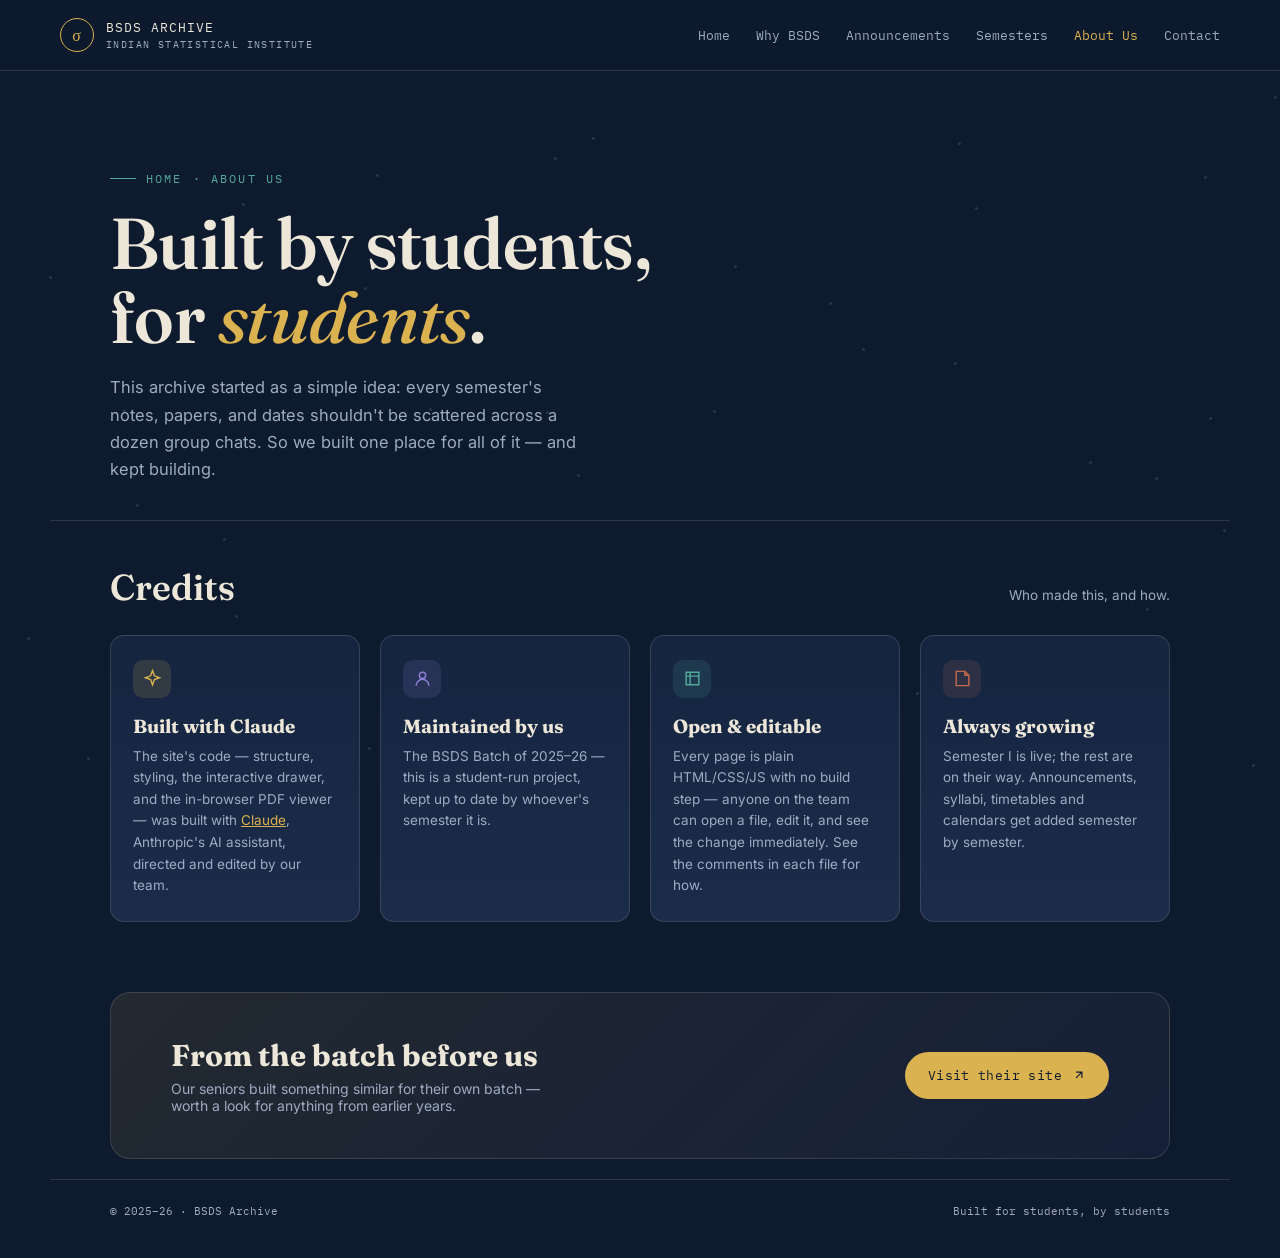
==== about.html @ 61835775 "Add files via upload" ====
<!DOCTYPE html>
<html lang="en">
<head>
<meta charset="UTF-8">
<meta name="viewport" content="width=device-width, initial-scale=1.0, maximum-scale=5.0, user-scalable=yes">
<title>About Us · BSDS Archive</title>
<link rel="preconnect" href="https://fonts.googleapis.com">
<link href="https://fonts.googleapis.com/css2?family=Fraunces:opsz,wght@9..144,400;9..144,500;9..144,600;9..144,700&family=Inter:wght@400;500;600;700&family=IBM+Plex+Mono:wght@400;500;600&display=swap" rel="stylesheet">
<!-- Reuses base.css + components.css as-is — no new stylesheet needed
     for this page, it's all .hero / .about / .feature-grid / .cta-banner
     that already exist for index.html. -->
<link rel="stylesheet" href="css/base.css">
<link rel="stylesheet" href="css/components.css">
<link rel="stylesheet" href="css/responsive.css">
</head>
<body>

<div id="scatter"></div>

<header class="topbar">
  <div class="brand">
    <div class="mark">σ</div>
    <div>
      BSDS ARCHIVE
      <small>INDIAN STATISTICAL INSTITUTE</small>
    </div>
  </div>

  <nav class="top-links" id="navLinks">
    <a href="index.html">Home</a>
    <a href="index.html#about">Why BSDS</a>
    <a href="index.html#announcements">Announcements</a>
    <a href="semesters.html">Semesters</a>
    <a href="about.html" class="current">About Us</a>
    <a href="contact.html">Contact</a>
  </nav>

  <div class="nav-backdrop" id="navBackdrop"></div>
  <button class="nav-toggle" id="navToggle" aria-label="Toggle menu" aria-expanded="false">
    <span class="bar"></span><span class="bar"></span><span class="bar"></span>
  </button>
</header>

<main>
  <section class="hero hero-compact">
    <div>
      <div class="eyebrow"><a href="index.html">Home</a> · About Us</div>
      <h1 class="headline">Built by students,<br>for <em>students</em>.</h1>
      <p class="lede">This archive started as a simple idea: every semester's notes, papers, and dates shouldn't be scattered across a dozen group chats. So we built one place for all of it — and kept building.</p>
    </div>
  </section>

  <!-- CREDITS -->
  <div class="section-head">
    <h2>Credits</h2>
    <p>Who made this, and how.</p>
  </div>
  <section class="about">
    <div class="feature-grid">
      <div class="feature-card">
        <div class="f-icon">
          <svg viewBox="0 0 24 24" fill="none" stroke="currentColor" stroke-width="1.8"><path d="M12 2l2.4 6.6L21 11l-6.6 2.4L12 20l-2.4-6.6L3 11l6.6-2.4z"/></svg>
        </div>
        <h3>Built with Claude</h3>
        <p>The site's code — structure, styling, the interactive drawer, and the in-browser PDF viewer — was built with <a href="https://claude.com" style="color:var(--gold);">Claude</a>, Anthropic's AI assistant, directed and edited by our team.</p>
      </div>
      <div class="feature-card">
        <div class="f-icon">
          <svg viewBox="0 0 24 24" fill="none" stroke="currentColor" stroke-width="1.8"><circle cx="12" cy="8" r="4"/><path d="M4 21c0-4.4 3.6-8 8-8s8 3.6 8 8"/></svg>
        </div>
        <h3>Maintained by us</h3>
        <p><!-- EDIT ME: put your name(s) / team / batch here --> The BSDS Batch of 2025–26 — this is a student-run project, kept up to date by whoever's semester it is.</p>
      </div>
      <div class="feature-card">
        <div class="f-icon">
          <svg viewBox="0 0 24 24" fill="none" stroke="currentColor" stroke-width="1.8"><path d="M4 4h16v16H4z"/><path d="M4 9h16M9 4v16"/></svg>
        </div>
        <h3>Open & editable</h3>
        <p>Every page is plain HTML/CSS/JS with no build step — anyone on the team can open a file, edit it, and see the change immediately. See the comments in each file for how.</p>
      </div>
      <div class="feature-card">
        <div class="f-icon">
          <svg viewBox="0 0 24 24" fill="none" stroke="currentColor" stroke-width="1.8"><path d="M4 3h11l5 5v13H4z"/><path d="M15 3v5h5"/></svg>
        </div>
        <h3>Always growing</h3>
        <p>Semester I is live; the rest are on their way. Announcements, syllabi, timetables and calendars get added semester by semester.</p>
      </div>
    </div>
  </section>

  <!-- SENIORS' SITE -->
  <section class="about">
    <div class="cta-banner">
      <div>
        <h3>From the batch before us</h3>
        <p><!-- EDIT ME: replace the href="#" below with your seniors' actual site URL -->Our seniors built something similar for their own batch — worth a look for anything from earlier years.</p>
      </div>
      <a class="btn btn-primary" href="#" target="_blank" rel="noopener">
        Visit their site
        <svg viewBox="0 0 24 24" fill="none" stroke="currentColor" stroke-width="2"><path d="M7 17L17 7M7 7h10v10"/></svg>
      </a>
    </div>
  </section>

  <footer>
    <span>© 2025–26 · BSDS Archive</span>
    <span>Built for students, by students</span>
  </footer>
</main>

<script src="js/app.js"></script>
<script>
  document.addEventListener('DOMContentLoaded', () => {
    initScatter();
    initMobileNav();
    initScrollReveal('.feature-card');
    initScrollReveal('.cta-banner');
  });
</script>

</body>
</html>
---- css/base.css ----
/* =====================================================================
   BSDS ARCHIVE — BASE STYLESHEET
   =====================================================================
   Part 1 of 4. The stylesheet used to be one big file; it's now split
   by concern so each page only has to load what it actually uses:

     base.css        ← this file. Tokens, reset, header/nav, hero,
                        buttons, the About section, footer. Every page
                        loads this one.
     components.css   ← cards, tabs, timeline, syllabus, timetable,
                        calendar, the materials drawer, announcements.
                        Loaded by index/semesters/semesterN pages.
     viewer.css        ← just the PDF viewer page (viewer.html).
     responsive.css     ← every @media breakpoint, for every component
                        above. Loaded LAST on every page — @media rules
                        need to come after the rules they override.

   Load order in <head> matters: base.css → components.css (if needed)
   → viewer.css (if needed) → responsive.css always last.

   TABLE OF CONTENTS (this file)
   1.  DESIGN TOKENS ............................ :root
   2.  BASE / RESET ............................. *, html, body
   3.  AMBIENT BACKGROUND ....................... #scatter
   4.  HEADER + NAV (incl. mobile menu) ......... .topbar
   5.  HERO ......................................  .hero
   6.  SECTION HEADINGS .......................... .section-head
   7.  BUTTONS / TAGS / BADGES ................... .btn, .tag, .status
   7b. ABOUT / FEATURE GRID ..................... .about, .feature-card
   7c. CTA BANNER ................................ .cta-banner
   8.  FOOTER ....................................  footer
   ===================================================================== */


/* ---------------------------------------------------------------------
   1. DESIGN TOKENS
   All colors/spacing live here. Change a value once, it updates
   everywhere the variable is used — across all four CSS files.
--------------------------------------------------------------------- */
:root{
  --ink:#0e1a2e;         /* page background */
  --panel:#152540;       /* card background (top of gradient) */
  --panel-2:#1b2c4a;     /* card background (bottom of gradient) */
  --line: rgba(237,231,217,0.14); /* hairline borders */
  --paper:#ede7d9;       /* primary text */
  --paper-dim:#9fabc2;   /* secondary/muted text */

  /* accent colors — one per "subject family" used across the site */
  --gold:#dab24f;    /* Statistics / primary accent / "available" state */
  --violet:#8c80d6;  /* Mathematics */
  --teal:#52a99a;    /* Probability / holidays */
  --brick:#c06a4e;   /* Economics / exams */

  --radius: 14px;
  --radius-sm: 10px;
  --maxw: 1180px;
}

/* ---------------------------------------------------------------------
   2. BASE / RESET
--------------------------------------------------------------------- */
*{ box-sizing:border-box; }
html{ scroll-behavior:smooth; overflow-x:hidden; width:100%; }
body{
  margin:0;
  background:var(--ink);
  color:var(--paper);
  font-family:'Inter',sans-serif;
  overflow-x:hidden;
  width:100%;
  position:relative;
}
::selection{ background:var(--gold); color:var(--ink); }
a{ color:inherit; }
img{ max-width:100%; display:block; }

/* Removes the ~300ms tap delay some mobile browsers add while deciding
   whether a tap is the start of a double-tap-to-zoom gesture, and drops
   the default gray flash on tap so buttons feel instantly responsive. */
button, a, .card, .tab-btn, .nav-toggle, .close-btn, .t-entry{
  touch-action: manipulation;
  -webkit-tap-highlight-color: transparent;
}

/* ---------------------------------------------------------------------
   3. AMBIENT BACKGROUND — small floating dots, purely decorative.
   Populated by js/app.js -> initScatter()
--------------------------------------------------------------------- */
#scatter{ position:fixed; inset:0; z-index:0; pointer-events:none; opacity:.55; }
#scatter span{
  position:absolute; width:3px; height:3px; border-radius:50%;
  background:var(--paper-dim); opacity:.35;
}
@keyframes float{ 0%,100%{ transform:translateY(0); } 50%{ transform:translateY(-22px); } }

/* ---------------------------------------------------------------------
   4. HEADER + NAV
--------------------------------------------------------------------- */
header.topbar{
  position:sticky; top:0; z-index:40;
  display:flex; align-items:center; justify-content:space-between;
  padding:18px clamp(16px,5vw,60px);
  background:rgba(14,26,46,0.82);
  backdrop-filter: blur(10px);
  border-bottom:1px solid var(--line);
}
.brand{ display:flex; align-items:center; gap:12px; font-family:'IBM Plex Mono',monospace; letter-spacing:.08em; font-size:13px; }
.brand .mark{
  width:34px; height:34px; border:1px solid var(--gold); border-radius:50%;
  display:flex; align-items:center; justify-content:center;
  font-family:'Fraunces',serif; font-size:16px; color:var(--gold); flex:none;
}
.brand small{ display:block; color:var(--paper-dim); font-size:10px; letter-spacing:.14em; margin-top:2px; }

nav.top-links{ display:flex; align-items:center; gap:26px; font-size:13px; font-family:'IBM Plex Mono',monospace; color:var(--paper-dim); }
nav.top-links a{ text-decoration:none; transition:color .25s; white-space:nowrap; }
nav.top-links a:hover, nav.top-links a.current{ color:var(--gold); }

/* hamburger button — hidden on desktop, shown under 780px */
.nav-toggle{
  display:none; width:44px; height:44px; border-radius:50%;
  border:1px solid var(--line); background:transparent; color:var(--paper);
  cursor:pointer; align-items:center; justify-content:center; flex:none;
  position:relative; z-index:41; /* stays above the slide-in nav so it always toggles it */
}
.nav-toggle svg{ width:18px; height:18px; display:none; } /* legacy safeguard, spans below are what's actually used */
/* the two lines that morph into an "X" when the menu is open (see app.js toggleNav) */
.nav-toggle .bar{
  position:absolute; left:12px; right:12px; height:2px; background:currentColor;
  transition: transform .3s ease, opacity .2s ease;
}
.nav-toggle .bar:nth-child(1){ top:16px; }
.nav-toggle .bar:nth-child(2){ top:22px; }
.nav-toggle .bar:nth-child(3){ top:28px; }
.nav-toggle.active .bar:nth-child(1){ transform: translateY(6px) rotate(45deg); }
.nav-toggle.active .bar:nth-child(2){ opacity:0; }
.nav-toggle.active .bar:nth-child(3){ transform: translateY(-6px) rotate(-45deg); }

/* dimmed backdrop behind the mobile nav — invisible/inert until .open */
.nav-backdrop{
  display:none; position:fixed; inset:0; z-index:38;
  background:rgba(6,11,20,0.6); backdrop-filter: blur(2px);
  opacity:0; pointer-events:none; transition: opacity .3s ease;
}
.nav-backdrop.open{ opacity:1; pointer-events:auto; }

/* ---------------------------------------------------------------------
   5. HERO
--------------------------------------------------------------------- */
.hero{
  padding:min(11vw,100px) clamp(16px,6vw,60px) 40px;
  max-width:var(--maxw); margin:0 auto;
  display:grid; grid-template-columns: 1.15fr .85fr; gap:40px; align-items:center;
}
.hero.hero-compact{ padding-bottom:20px; grid-template-columns:1fr .6fr; }
.eyebrow{
  font-family:'IBM Plex Mono',monospace; font-size:12px; letter-spacing:.18em;
  color:var(--teal); text-transform:uppercase;
  display:flex; align-items:center; gap:10px; margin-bottom:20px;
  opacity:0; animation: rise .8s ease forwards .1s;
}
.eyebrow::before{ content:""; width:26px; height:1px; background:var(--teal); display:inline-block; }
.eyebrow a{ text-decoration:none; }
.eyebrow a:hover{ color:var(--gold); }

h1.headline{
  font-family:'Fraunces',serif; font-weight:600; font-size:clamp(34px,6vw,72px);
  line-height:1.03; margin:0 0 20px; letter-spacing:-.01em;
  opacity:0; animation: rise .9s ease forwards .25s;
}
h1.headline em{ font-style:italic; color:var(--gold); font-weight:500; }
.hero p.lede{
  font-size:16.5px; line-height:1.65; color:var(--paper-dim); max-width:48ch;
  opacity:0; animation: rise .9s ease forwards .4s;
}
.hero-stats{ display:flex; gap:30px; margin-top:30px; flex-wrap:wrap; opacity:0; animation: rise .9s ease forwards .55s; }
.hero-stats div b{ display:block; font-family:'Fraunces',serif; font-size:24px; color:var(--paper); }
.hero-stats div span{ font-size:10.5px; color:var(--paper-dim); font-family:'IBM Plex Mono',monospace; letter-spacing:.06em; }
@keyframes rise{ from{ opacity:0; transform:translateY(16px); } to{ opacity:1; transform:translateY(0); } }

/* decorative SVGs that sit beside the hero text (bell curve / staircase) */
.hero-figure{ opacity:0; animation: rise 1s ease forwards .35s; }
.hero-figure svg{ width:100%; height:auto; overflow:visible; }
.draw-line{
  fill:none; stroke:var(--gold); stroke-width:2; stroke-linecap:round;
  stroke-dasharray: 900; stroke-dashoffset:900;
  animation: draw 2.2s cubic-bezier(.65,0,.35,1) forwards .6s;
}
@keyframes draw{ to{ stroke-dashoffset:0; } }
.draw-fill{ opacity:0; animation: fadein 1.6s ease forwards 1.8s; }
@keyframes fadein{ to{ opacity:.14; } }
.axis{ stroke:var(--line); stroke-width:1; }
.tick{ fill:var(--paper-dim); font-family:'IBM Plex Mono',monospace; font-size:10px; }
.node-dot{
  fill:var(--ink); stroke:var(--paper-dim); stroke-width:1.4;
  opacity:0; animation: pop .5s ease forwards; transform-origin:center;
}
.node-dot.active{ stroke:var(--gold); fill:var(--gold); }
@keyframes pop{ from{ opacity:0; transform:scale(0); } to{ opacity:1; transform:scale(1); } }

/* ---------------------------------------------------------------------
   6. SECTION HEADINGS — reused above every major block
--------------------------------------------------------------------- */
.section-head{
  max-width:var(--maxw); margin:0 auto; padding:10px clamp(16px,6vw,60px) 26px;
  display:flex; align-items:baseline; justify-content:space-between; gap:20px;
  border-top:1px solid var(--line); padding-top:44px; flex-wrap:wrap;
}
.section-head h2{ font-family:'Fraunces',serif; font-weight:600; font-size:clamp(24px,3.4vw,36px); margin:0; }
.section-head p{ color:var(--paper-dim); font-size:13.5px; max-width:34ch; margin:0; }

/* ---------------------------------------------------------------------
   7. BUTTONS / TAGS / STATUS BADGES — small reusable pieces
--------------------------------------------------------------------- */
.btn-row{ display:flex; gap:14px; flex-wrap:wrap; margin-top:34px; opacity:0; animation: rise .9s ease forwards .7s; }
.btn{
  display:inline-flex; align-items:center; gap:10px;
  font-family:'IBM Plex Mono',monospace; font-size:13px; letter-spacing:.03em;
  padding:14px 22px; border-radius:30px; text-decoration:none; cursor:pointer;
  border:1px solid transparent; transition: transform .3s cubic-bezier(.2,.8,.2,1), border-color .3s, background .3s, color .3s;
}
.btn svg{ width:14px; height:14px; transition: transform .3s; }
.btn-primary{ background:var(--gold); color:var(--ink); }
.btn-primary:hover{ transform:translateY(-3px); box-shadow:0 14px 28px -14px rgba(218,178,79,0.55); }
.btn-primary:hover svg{ transform:translateX(4px); }
.btn-ghost{ background:transparent; color:var(--paper); border-color:var(--line); }
.btn-ghost:hover{ border-color:var(--gold); color:var(--gold); transform:translateY(-3px); }

.tag{
  font-family:'IBM Plex Mono',monospace; font-size:10.5px; letter-spacing:.03em;
  padding:4px 9px; border:1px solid var(--line); border-radius:20px; color:var(--paper-dim);
  display:inline-block;
}
.status{
  font-family:'IBM Plex Mono',monospace; font-size:10.5px; letter-spacing:.08em; text-transform:uppercase;
  padding:6px 12px; border-radius:20px; white-space:nowrap; display:inline-block;
}
.status.on{ background:rgba(218,178,79,0.14); color:var(--gold); border:1px solid rgba(218,178,79,0.4); }
.status.off{ background:rgba(159,171,194,0.08); color:var(--paper-dim); border:1px solid var(--line); }

/* ---------------------------------------------------------------------
   7b. INTRO / ABOUT SECTION — feature grid used on the landing page
--------------------------------------------------------------------- */
.about{ max-width:var(--maxw); margin:0 auto; padding:0 clamp(16px,6vw,60px) 20px; }
.about-lede{ font-size:16px; line-height:1.7; color:var(--paper-dim); max-width:70ch; margin:0 0 40px; }
.feature-grid{
  display:grid; grid-template-columns:repeat(auto-fit,minmax(230px,1fr)); gap:20px; margin-bottom:10px;
}
.feature-card{
  background: linear-gradient(180deg, var(--panel) 0%, var(--panel-2) 100%);
  border:1px solid var(--line); border-radius:var(--radius);
  padding:24px 22px; opacity:0; transform:translateY(20px);
}
.feature-card.in{ animation: rise .65s ease forwards; }
.feature-card .f-icon{
  width:38px; height:38px; border-radius:10px; display:flex; align-items:center; justify-content:center;
  background:rgba(218,178,79,0.1); color:var(--accent,var(--gold)); margin-bottom:16px;
}
.feature-card .f-icon svg{ width:19px; height:19px; }
.feature-card h3{ font-family:'Fraunces',serif; font-size:19px; margin:0 0 8px; }
.feature-card p{ font-size:13.5px; line-height:1.6; color:var(--paper-dim); margin:0; }
.feature-card:nth-child(1){ --accent:var(--gold); }
.feature-card:nth-child(2){ --accent:var(--violet); }
.feature-card:nth-child(3){ --accent:var(--teal); }
.feature-card:nth-child(4){ --accent:var(--brick); }
.feature-card .f-icon{ background:color-mix(in srgb, var(--accent,var(--gold)) 14%, transparent); }

/* ---------------------------------------------------------------------
   7c. CTA BANNER — closing push toward the semester picker
--------------------------------------------------------------------- */
.cta-banner{
  max-width:var(--maxw); margin:40px auto 0; padding:44px clamp(24px,6vw,60px);
  background: linear-gradient(135deg, rgba(218,178,79,0.1), rgba(140,128,214,0.06));
  border:1px solid var(--line); border-radius:20px;
  display:flex; align-items:center; justify-content:space-between; gap:24px; flex-wrap:wrap;
  opacity:0; transform:translateY(20px);
}
.cta-banner.in{ animation: rise .7s ease forwards; }
.cta-banner h3{ font-family:'Fraunces',serif; font-size:clamp(22px,3vw,30px); margin:0 0 6px; }
.cta-banner p{ margin:0; color:var(--paper-dim); font-size:14px; max-width:44ch; }

/* ---------------------------------------------------------------------
   8. FOOTER
--------------------------------------------------------------------- */
footer{
  border-top:1px solid var(--line); padding:24px clamp(16px,6vw,60px) 40px;
  display:flex; justify-content:space-between; align-items:center; flex-wrap:wrap; gap:10px;
  font-family:'IBM Plex Mono',monospace; font-size:11px; color:var(--paper-dim);
  max-width:var(--maxw); margin:0 auto;
}
---- css/components.css ----
/* =====================================================================
   BSDS ARCHIVE — COMPONENTS STYLESHEET
   =====================================================================
   Part 2 of 4 — see base.css for the full file-split explanation.
   Loaded AFTER base.css, on every page except viewer.html (which has
   no cards/tabs/timeline of its own).

   TABLE OF CONTENTS
   9.  ANNOUNCEMENTS ............................ .announce-grid
   10. SEMESTER TIMELINE ......................... .timeline
   11. SUBJECT CARD GRID (materials) ............ .grid, .card
   12. TABS (materials/syllabus/timetable/...) .. .tabs
   13. SYLLABUS ACCORDION ....................... .syllabus
   14. TIMETABLE TABLE .......................... .table-scroll
   15. ACADEMIC CALENDAR LIST ................... .cal-list
   16. MATERIALS DRAWER (modal) ................. .overlay, .drawer
   ===================================================================== */


/* ---------------------------------------------------------------------
   9. ANNOUNCEMENTS — cards generated from a data/*.txt file.
   Used both for the site-wide feed (data/announcements.txt, on
   index.html) and per-semester feeds (data/sem1-announcements.txt,
   etc., on each semesterN.html) — same component, different source.
--------------------------------------------------------------------- */
.announce-grid{
  max-width:var(--maxw); margin:0 auto; padding:0 clamp(16px,6vw,60px) 20px;
  display:grid; grid-template-columns:repeat(auto-fit,minmax(240px,1fr)); gap:16px;
}
.announce-card{
  background: linear-gradient(180deg, var(--panel) 0%, var(--panel-2) 100%);
  border:1px solid var(--line); border-left:3px solid var(--gold);
  border-radius:var(--radius-sm); padding:18px 20px;
  opacity:0; transform:translateY(16px);
}
.announce-card.in{ animation: rise .6s ease forwards; }
.announce-card .a-date{
  font-family:'IBM Plex Mono',monospace; font-size:10.5px; letter-spacing:.06em;
  color:var(--gold); text-transform:uppercase; margin-bottom:8px; display:block;
}
.announce-card h4{ font-family:'Fraunces',serif; font-size:18px; margin:0 0 8px; }
.announce-card p{ font-size:13.5px; line-height:1.55; color:var(--paper-dim); margin:0; white-space:pre-line; }
.announce-empty, .announce-error{
  max-width:var(--maxw); margin:0 auto; padding:0 clamp(16px,6vw,60px) 20px;
  color:var(--paper-dim); font-size:13.5px; line-height:1.6;
}
.announce-error code{
  background:rgba(255,255,255,0.06); padding:2px 6px; border-radius:5px;
  font-family:'IBM Plex Mono',monospace; font-size:12px;
}

/* ---------------------------------------------------------------------
   10. SEMESTER TIMELINE — the vertical "spine" list on semesters.html
--------------------------------------------------------------------- */
.timeline{ max-width:var(--maxw); margin:0 auto; padding:0 clamp(16px,6vw,60px) 100px; position:relative; }
.timeline::before{
  content:""; position:absolute; left:calc(clamp(16px,6vw,60px) + 23px); top:6px; bottom:6px;
  width:1px; background: linear-gradient(180deg, var(--gold), var(--line) 30%, var(--line));
}
.t-row{
  position:relative; display:grid; grid-template-columns:48px 1fr; gap:20px;
  padding:14px 0; opacity:0; transform:translateY(20px);
}
.t-row.in{ animation: rise .7s ease forwards; }
.t-node{
  width:48px; height:48px; border-radius:50%; z-index:2; flex:none;
  display:flex; align-items:center; justify-content:center;
  font-family:'IBM Plex Mono',monospace; font-size:13px;
  background:var(--panel); border:1px solid var(--line); color:var(--paper-dim);
}
.t-row.available .t-node{ border-color:var(--gold); color:var(--gold); box-shadow:0 0 0 5px rgba(218,178,79,0.08); }

.t-entry{
  display:flex; text-decoration:none; color:inherit;
  background: linear-gradient(180deg, var(--panel) 0%, var(--panel-2) 100%);
  border:1px solid var(--line); border-radius:var(--radius);
  padding:20px 24px; transition: transform .4s cubic-bezier(.2,.8,.2,1), border-color .3s, box-shadow .4s;
  align-items:center; justify-content:space-between; gap:18px; flex-wrap:wrap;
}
a.t-entry:hover, a.t-entry:focus-visible{
  transform:translateY(-4px); border-color:var(--gold);
  box-shadow: 0 18px 40px -18px rgba(0,0,0,.55); outline:none;
}
.t-row:not(.available) .t-entry{ cursor:default; opacity:.6; }
.t-main h3{ font-family:'Fraunces',serif; font-weight:600; font-size:22px; margin:0 0 8px; }
.t-tags{ display:flex; gap:8px; flex-wrap:wrap; }
.t-side{ display:flex; align-items:center; gap:14px; flex:none; }
.t-arrow{ width:16px; height:16px; color:var(--gold); transition:transform .3s; flex:none; }
a.t-entry:hover .t-arrow{ transform:translateX(5px); }

/* ---------------------------------------------------------------------
   11. SUBJECT CARD GRID — the four course cards (Materials tab)
--------------------------------------------------------------------- */
.grid{
  max-width:var(--maxw); margin:0 auto; padding:26px clamp(16px,6vw,60px) 60px;
  display:grid; grid-template-columns:repeat(auto-fit,minmax(240px,1fr)); gap:20px;
}
.card{
  position:relative;
  background: linear-gradient(180deg, var(--panel) 0%, var(--panel-2) 100%);
  border:1px solid var(--line); border-radius:var(--radius);
  padding:24px 22px 20px; cursor:pointer; text-align:left;
  color:inherit; font:inherit;
  transition: transform .4s cubic-bezier(.2,.8,.2,1), border-color .3s, box-shadow .4s;
  opacity:0; transform:translateY(24px);
}
.card.in{ animation: rise .7s ease forwards; }
.card:hover, .card:focus-visible{
  transform: translateY(-6px); border-color: var(--accent, var(--gold));
  box-shadow: 0 18px 40px -18px rgba(0,0,0,.55); outline:none;
}
.card::before{
  content:""; position:absolute; top:14px; right:14px; width:9px; height:9px;
  border-radius:50%; border:1px solid var(--line);
}
.card .code{ font-family:'IBM Plex Mono',monospace; font-size:11px; letter-spacing:.1em; color:var(--accent); margin-bottom:12px; display:block; }
.card h3{ font-family:'Fraunces',serif; font-weight:600; font-size:22px; margin:0 0 10px; }
.card p{ font-size:13.5px; color:var(--paper-dim); line-height:1.55; margin:0 0 18px; min-height:42px; }
.card .glyph{ width:60px; height:38px; }
.card .glyph path, .card .glyph line, .card .glyph circle{
  stroke: var(--accent); fill:none; stroke-width:1.6;
  stroke-dasharray:200; stroke-dashoffset:200; transition: stroke-dashoffset 1s ease;
}
.card:hover .glyph path, .card:hover .glyph line, .card:hover .glyph circle{ stroke-dashoffset:0; }
.card .cta{ margin-top:14px; display:flex; align-items:center; gap:8px; font-family:'IBM Plex Mono',monospace; font-size:11.5px; color:var(--accent); letter-spacing:.04em; }
.card .cta svg{ width:12px; height:12px; transition: transform .3s; }
.card:hover .cta svg{ transform:translateX(4px); }

.card[data-subj="statistics"]{ --accent: var(--gold); }
.card[data-subj="mathematics"]{ --accent: var(--violet); }
.card[data-subj="probability"]{ --accent: var(--teal); }
.card[data-subj="economics"]{ --accent: var(--brick); }

/* ---------------------------------------------------------------------
   12. TABS — Materials / Syllabus / Timetable / Announcements / Calendar
--------------------------------------------------------------------- */
.tabs{
  max-width:var(--maxw); margin:0 auto; padding:10px clamp(16px,6vw,60px) 0;
  display:flex; gap:6px; flex-wrap:wrap; border-bottom:1px solid var(--line);
}
.tab-btn{
  font-family:'IBM Plex Mono',monospace; font-size:12.5px; letter-spacing:.05em;
  background:transparent; border:none; color:var(--paper-dim); cursor:pointer;
  padding:12px 16px; position:relative; transition: color .25s;
}
.tab-btn:hover{ color:var(--paper); }
.tab-btn.active{ color:var(--gold); }
.tab-btn.active::after{
  content:""; position:absolute; left:16px; right:16px; bottom:-1px; height:2px; background:var(--gold);
  animation: growline .3s ease;
}
@keyframes growline{ from{ transform:scaleX(0); } to{ transform:scaleX(1); } }

.tab-panel{ max-width:var(--maxw); margin:0 auto; padding:0 clamp(16px,6vw,60px); }
.tab-panel[hidden]{ display:none; }
.tab-panel-inner{ padding:30px 0 70px; opacity:0; animation: rise .5s ease forwards; }

/* ---------------------------------------------------------------------
   13. SYLLABUS ACCORDION
--------------------------------------------------------------------- */
.syllabus-course{
  border:1px solid var(--line); border-left:3px solid var(--accent, var(--gold));
  border-radius:var(--radius-sm); margin-bottom:14px; overflow:hidden;
  background: linear-gradient(180deg, var(--panel) 0%, var(--panel-2) 100%);
}
.syllabus-course summary{
  cursor:pointer; list-style:none; padding:16px 20px;
  display:flex; align-items:center; justify-content:space-between; gap:12px;
  font-family:'Fraunces',serif; font-size:18px;
}
.syllabus-course summary::-webkit-details-marker{ display:none; }
.syllabus-course summary .chev{ width:14px; height:14px; color:var(--paper-dim); transition: transform .3s; flex:none; }
.syllabus-course[open] summary .chev{ transform:rotate(90deg); }
.syllabus-course .units{ padding:0 20px 18px; }
.syllabus-unit{ display:flex; gap:12px; padding:9px 0; border-top:1px solid var(--line); font-size:13.8px; line-height:1.55; }
.syllabus-unit:first-child{ border-top:none; }
.syllabus-unit .u-num{ font-family:'IBM Plex Mono',monospace; font-size:11px; color:var(--paper-dim); flex:none; width:52px; }

/* ---------------------------------------------------------------------
   14. TIMETABLE TABLE
--------------------------------------------------------------------- */
.table-scroll{
  overflow-x:auto; border:1px solid var(--line); border-radius:var(--radius-sm);
 
}
table.timetable{ width:100%; border-collapse:collapse; min-width:640px; font-size:13px; }
table.timetable th, table.timetable td{
  padding:12px 14px; text-align:left; border-bottom:1px solid var(--line); white-space:nowrap;
}
table.timetable thead th{
  font-family:'IBM Plex Mono',monospace; font-size:10.5px; letter-spacing:.06em; text-transform:uppercase;
  color:var(--gold); background:rgba(218,178,79,0.06);
}
table.timetable tbody tr:last-child td{ border-bottom:none; }
table.timetable tbody tr:hover{ background:rgba(255,255,255,0.03); }
table.timetable td.slot{ font-family:'IBM Plex Mono',monospace; color:var(--paper-dim); font-size:11.5px; }
table.timetable td.free{ color:var(--paper-dim); opacity:.5; }
.scroll-hint{ display:none; font-family:'IBM Plex Mono',monospace; font-size:11px; color:var(--paper-dim); margin:8px 2px 0; }

/* ---------------------------------------------------------------------
   15. ACADEMIC CALENDAR LIST
--------------------------------------------------------------------- */
.cal-month{ margin-bottom:26px; }
.cal-month h4{
  font-family:'IBM Plex Mono',monospace; font-size:11px; letter-spacing:.14em; text-transform:uppercase;
  color:var(--paper-dim); margin:0 0 10px; padding-bottom:8px; border-bottom:1px solid var(--line);
}
.cal-item{ display:flex; align-items:center; gap:14px; padding:11px 4px; border-bottom:1px solid var(--line); }
.cal-item:last-child{ border-bottom:none; }
.cal-date{ font-family:'IBM Plex Mono',monospace; font-size:12.5px; color:var(--paper-dim); width:56px; flex:none; }
.cal-title{ font-size:14px; flex:1; }
.cal-type{
  font-family:'IBM Plex Mono',monospace; font-size:10px; letter-spacing:.06em; text-transform:uppercase;
  padding:4px 10px; border-radius:20px; flex:none;
}
.cal-type.holiday{ background:rgba(82,169,154,0.14); color:var(--teal); border:1px solid rgba(82,169,154,0.4); }
.cal-type.exam{ background:rgba(192,106,78,0.14); color:var(--brick); border:1px solid rgba(192,106,78,0.4); }
.cal-type.event{ background:rgba(218,178,79,0.14); color:var(--gold); border:1px solid rgba(218,178,79,0.4); }
.cal-type.registration{ background:rgba(140,128,214,0.14); color:var(--violet); border:1px solid rgba(140,128,214,0.4); }

/* ---------------------------------------------------------------------
   16. MATERIALS DRAWER (modal opened from a subject card)
--------------------------------------------------------------------- */
.overlay{
  position:fixed; inset:0; z-index:100;
  background: rgba(6,11,20,0.72); backdrop-filter: blur(6px);
  display:flex; align-items:center; justify-content:center; padding:20px;
  opacity:0; pointer-events:none; transition: opacity .35s ease;
  overscroll-behavior:contain;
}
.overlay.open{ opacity:1; pointer-events:auto; }
.drawer{
  width:100%; max-width:640px; max-height:86vh; max-height:86dvh;
  overflow-y:auto; overscroll-behavior:contain;
  background: linear-gradient(180deg,#182948,#101d34);
  border:1px solid var(--line); border-radius:18px;
  padding:30px clamp(20px,4vw,44px) 28px;
  transform: translateY(30px) scale(.97); opacity:0;
  transition: transform .45s cubic-bezier(.2,.9,.25,1), opacity .4s ease;
}
.overlay.open .drawer{ transform:translateY(0) scale(1); opacity:1; }
.drawer-head{ display:flex; justify-content:space-between; align-items:flex-start; gap:16px; border-bottom:1px solid var(--line); padding-bottom:16px; margin-bottom:20px; }
.drawer-head .code{ font-family:'IBM Plex Mono',monospace; font-size:11px; letter-spacing:.1em; color:var(--accent); }
.drawer-head h3{ font-family:'Fraunces',serif; font-size:28px; margin:8px 0 6px; }
.drawer-head p{ margin:0; color:var(--paper-dim); font-size:13.5px; max-width:40ch; }
.close-btn{
  width:34px; height:34px; border-radius:50%; border:1px solid var(--line);
  background:transparent; color:var(--paper); cursor:pointer; flex:none;
  display:flex; align-items:center; justify-content:center; transition: all .25s;
}
.close-btn:hover{ border-color: var(--accent); color:var(--accent); transform:rotate(90deg); }

.cat{ margin-bottom:20px; opacity:0; transform:translateY(14px); animation: rise .55s ease forwards; }
.cat h4{
  font-family:'IBM Plex Mono',monospace; font-size:11px; letter-spacing:.12em; text-transform:uppercase;
  color:var(--accent); margin:0 0 10px; display:flex; align-items:center; gap:10px;
}
.cat h4::after{ content:""; flex:1; height:1px; background:var(--line); }

/* each material row is a button that expands to reveal Download / Open
   actions — see openDrawer() + _toggleItemActions() in js/app.js */
.item-row{ margin-bottom:6px; border-radius:10px; overflow:hidden; }
.item{
  width:100%; display:flex; align-items:center; gap:12px; padding:11px 12px; border-radius:10px;
  border:1px solid transparent; background:transparent; color:inherit; font:inherit; text-align:left;
  cursor:pointer; transition: border-color .25s, background .25s;
}
.item:hover{ border-color:var(--line); background:rgba(255,255,255,0.03); }
.item .ic{ width:17px; height:17px; flex:none; color:var(--accent); }
.item .t-text{ flex:1; }
.item .meta{ font-family:'IBM Plex Mono',monospace; font-size:10.5px; color:var(--paper-dim); flex:none; }
.item .chev{ width:13px; height:13px; color:var(--paper-dim); flex:none; transition: transform .3s; }
.item[aria-expanded="true"] .chev{ transform:rotate(90deg); }

/* smooth height reveal without needing to measure content height */
.item-actions-wrap{ display:grid; grid-template-rows:0fr; transition: grid-template-rows .3s ease; }
.item-actions-wrap.open{ grid-template-rows:1fr; }
.item-actions{ overflow:hidden; min-height:0; }
.item-actions-inner{ display:flex; gap:10px; padding:4px 12px 14px 41px; flex-wrap:wrap; }
.action-btn{
  display:inline-flex; align-items:center; gap:7px;
  font-family:'IBM Plex Mono',monospace; font-size:11.5px; letter-spacing:.03em;
  padding:8px 14px; border-radius:20px; text-decoration:none; cursor:pointer;
  border:1px solid var(--line); color:var(--paper-dim); transition: all .25s;
}
.action-btn svg{ width:12px; height:12px; }
.action-btn:hover{ border-color:var(--accent); color:var(--accent); }
.action-btn.primary{ background:var(--accent); border-color:var(--accent); color:var(--ink); }
.action-btn.primary:hover{ opacity:.88; color:var(--ink); }
.action-empty{
  font-family:'IBM Plex Mono',monospace; font-size:11.5px; color:var(--paper-dim);
  padding:8px 4px; opacity:.7;
}

/* ---------------------------------------------------------------------
   17. SEARCH / FILTER BOX — reused above the Materials grid and above
   every Announcements grid. Purely a filter: it shows/hides existing
   cards client-side (see initFilterBox() in js/app.js), no server or
   index involved.
--------------------------------------------------------------------- */
.search-wrap{
  max-width:var(--maxw); margin:0 auto 18px; padding:0 clamp(16px,6vw,60px);
  position:relative;
  /* spacing below lives in margin, not padding — padding here would grow
     this box's own height and throw off the icon's top:50% centering,
     which is calculated against this element's own padding-box height */
}
.search-wrap svg{
  position:absolute; left:calc(clamp(16px,6vw,60px) + 14px); top:50%; transform:translateY(-50%);
  width:15px; height:15px; color:var(--paper-dim); pointer-events:none;
}
.search-box{
  width:100%; background:var(--panel); border:1px solid var(--line); border-radius:24px;
  padding:11px 16px 11px 42px; color:var(--paper); font-family:'Inter',sans-serif; font-size:14px;
  outline:none; transition:border-color .25s;
}
.search-box::placeholder{ color:var(--paper-dim); }
.search-box:focus{ border-color:var(--gold); }

/* Same look, but sized for the narrow materials drawer rather than a
   full-width page section — see the "search within this course" box
   openDrawer() adds in js/app.js. Same padding-vs-margin rule as above. */
.drawer-search{ position:relative; margin-bottom:20px; }
.drawer-search svg{
  position:absolute; left:14px; top:50%; transform:translateY(-50%);
  width:14px; height:14px; color:var(--paper-dim); pointer-events:none;
}
.drawer-search .search-box{ padding-left:38px; font-size:13.5px; }
---- css/responsive.css ----
/* =====================================================================
   BSDS ARCHIVE — RESPONSIVE STYLESHEET
   =====================================================================
   Part 4 of 4 — see base.css for the full file-split explanation.
   Loaded LAST on every page, after base.css (+ components.css and/or
   viewer.css as needed) — @media rules need to come after the base
   rules they override, or the cascade won't apply them correctly.

   Mobile-first isn't used here (the site was designed desktop-first),
   so each breakpoint below progressively simplifies the layout as the
   viewport shrinks. Test at 1024 / 780 / 600 / 380.

   TABLE OF CONTENTS
   1. Tablets & small laptops ................... max-width:1024px
   2. Tablets portrait / large phones (nav → ☰) .. max-width:780px
   3. Phones ..................................... max-width:600px
   4. Small phones ............................... max-width:380px
   5. Reduced motion ............................. prefers-reduced-motion
   ===================================================================== */

/* Tablets & small laptops */
@media (max-width:1024px){
  .hero{ gap:28px; }
  .hero-stats{ gap:22px; }
}

/* Tablets portrait / large phones — nav collapses to hamburger */
@media (max-width:780px){
  .hero{ grid-template-columns:1fr; }
  .hero-figure{ order:-1; max-width:320px; margin:0 auto; }
  .hero.hero-compact{ grid-template-columns:1fr; }
  .section-head{ flex-direction:column; align-items:flex-start; }

  nav.top-links{
    position:fixed; top:0; right:0; height:100vh; height:100dvh;
    width:300px; max-width:78vw;
    background:var(--panel); border-left:1px solid var(--line);
    flex-direction:column; align-items:flex-start; justify-content:flex-start;
    padding:90px 26px 26px; gap:8px; font-size:16px;
    transform:translateX(100%); transition: transform .35s cubic-bezier(.2,.8,.2,1);
    z-index:39; overflow-y:auto; overscroll-behavior:contain;
  }
  nav.top-links.open{ transform:translateX(0); }
  nav.top-links a{
    width:100%; padding:14px 4px; border-bottom:1px solid var(--line);
    min-height:44px; display:flex; align-items:center; /* comfortable tap target */
  }
  .nav-toggle{ display:flex; }
  .nav-backdrop{ display:block; }

  .timeline::before{ left:calc(clamp(16px,6vw,60px) + 23px); }
  .t-entry{ padding:18px; }

  /* tab strip becomes a single scrollable row instead of wrapping to a second
     line, which is what made the layout look like it was "out of sync" */
  .tabs{ flex-wrap:nowrap; overflow-x:auto; scrollbar-width:none; }
  .tabs::-webkit-scrollbar{ display:none; }
  .tab-btn{ flex:none; white-space:nowrap; }
}

/* Phones */
@media (max-width:600px){
  header.topbar{ padding:14px 16px; }
  .brand{ font-size:11.5px; }
  .brand small{ font-size:9px; }
  .hero{ padding-top:56px; }
  .hero-stats{ gap:18px 26px; }
  .card{ padding:20px 18px 18px; }
  .drawer{ padding:24px 18px 22px; border-radius:14px; }
  .drawer-head h3{ font-size:24px; }
  .tabs{ gap:2px; }
  .tab-btn{ padding:10px 12px; font-size:11.5px; }
  .cal-item{ flex-wrap:wrap; }
  .cal-title{ order:1; width:100%; }
  .cal-date{ order:0; }
  .cal-type{ order:2; }
  .scroll-hint{ display:block; }
  .cta-banner{ flex-direction:column; align-items:flex-start; text-align:left; padding:32px 22px; }
  .btn-row{ width:100%; }
  .btn{ flex:1; justify-content:center; }

  .viewer-topbar{ padding:12px 14px; gap:10px; }
  .viewer-title{ font-size:14px; }
  .viewer-toolbar{ padding:8px 10px; top:53px; gap:8px; justify-content:center; }
  .vt-label{ min-width:64px; font-size:11px; }
  .vt-btn{ width:32px; height:32px; }
  .pdf-pages{ gap:14px; }
  .search-bar{ top:97px; padding:8px 12px; }
  .search-bar-results{ display:none; } /* saves space on small screens; still announced via the input itself */
}

/* Small phones */
@media (max-width:380px){
  h1.headline{ font-size:32px; }
  .hero-stats div b{ font-size:20px; }
  .syllabus-course summary{ font-size:16px; padding:14px 16px; }
}

/* ---------------------------------------------------------------------
   REDUCED MOTION — respect the OS-level accessibility setting
--------------------------------------------------------------------- */
@media (prefers-reduced-motion: reduce){
  *{ animation-duration:.01ms !important; animation-iteration-count:1 !important; transition-duration:.01ms !important; }
}
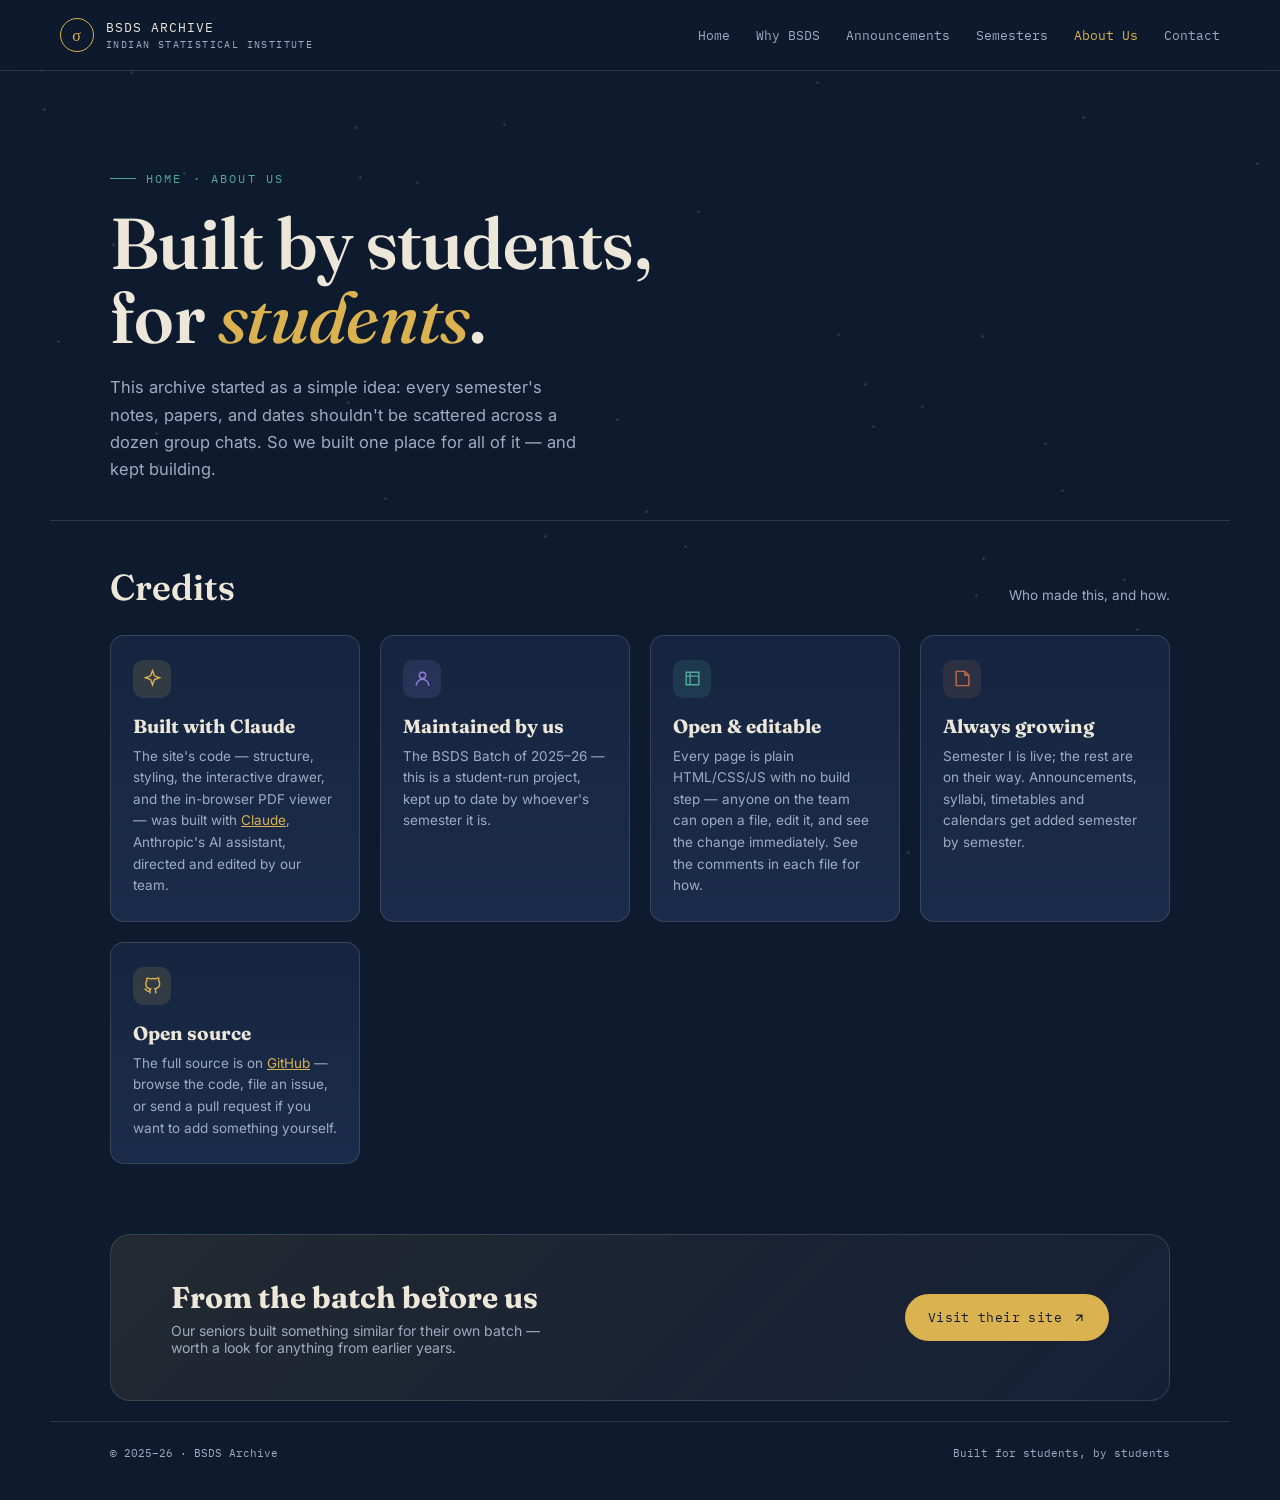
==== commit 8a1abe5d: "Add files via upload" ====
--- a/about.html
+++ b/about.html
@@ -85,6 +85,14 @@
         <h3>Always growing</h3>
         <p>Semester I is live; the rest are on their way. Announcements, syllabi, timetables and calendars get added semester by semester.</p>
       </div>
+      <div class="feature-card">
+        <div class="f-icon">
+          <svg viewBox="0 0 24 24" fill="none" stroke="currentColor" stroke-width="1.8"><path d="M9 19c-5 1.5-5-2.5-7-3m14 6v-3.4a3.4 3.4 0 00-.9-2.6c3-.3 6-1.5 6-6.6a5.1 5.1 0 00-1.3-3.5 4.8 4.8 0 00-.1-3.5s-1.1-.3-3.6 1.3a12.2 12.2 0 00-6.6 0C6.1 2.5 5 2.8 5 2.8a4.8 4.8 0 00-.1 3.5A5.1 5.1 0 003.6 9.9c0 5.1 3 6.3 6 6.6a3.4 3.4 0 00-.9 2.6V22"/></svg>
+        </div>
+        <h3>Open source</h3>
+        <!-- EDIT ME: replace href="#" with your actual GitHub repo URL -->
+        <p>The full source is on <a href="#" target="_blank" rel="noopener" style="color:var(--gold);">GitHub</a> — browse the code, file an issue, or send a pull request if you want to add something yourself.</p>
+      </div>
     </div>
   </section>
 
@@ -112,6 +120,7 @@
 <script>
   document.addEventListener('DOMContentLoaded', () => {
     initScatter();
+    initFixedHeader();
     initMobileNav();
     initScrollReveal('.feature-card');
     initScrollReveal('.cta-banner');
--- a/css/base.css
+++ b/css/base.css
@@ -69,6 +69,9 @@
   overflow-x:hidden;
   width:100%;
   position:relative;
+  padding-top:70px; /* rough fallback matching header.topbar's height, so there's
+                        no flash of content underneath it before initFixedHeader()
+                        in js/app.js measures and corrects this exactly */
 }
 ::selection{ background:var(--gold); color:var(--ink); }
 a{ color:inherit; }
@@ -96,8 +99,14 @@
 /* ---------------------------------------------------------------------
    4. HEADER + NAV
 --------------------------------------------------------------------- */
+/* Fixed (not sticky) — sticky can behave inconsistently once nested/
+   ambiguous scroll containers are involved (which is exactly what the
+   overflow-x:hidden safety-net on html/body above creates in some mobile
+   browsers), so this uses plain position:fixed to guarantee the header
+   never scrolls away. See initFixedHeader() in js/app.js, which measures
+   its real height and pushes <body>'s content down to match. */
 header.topbar{
-  position:sticky; top:0; z-index:40;
+  position:fixed; top:0; left:0; right:0; z-index:40;
   display:flex; align-items:center; justify-content:space-between;
   padding:18px clamp(16px,5vw,60px);
   background:rgba(14,26,46,0.82);
@@ -205,6 +214,9 @@
   max-width:var(--maxw); margin:0 auto; padding:10px clamp(16px,6vw,60px) 26px;
   display:flex; align-items:baseline; justify-content:space-between; gap:20px;
   border-top:1px solid var(--line); padding-top:44px; flex-wrap:wrap;
+  scroll-margin-top:90px; /* clears the fixed header when jumped to via an
+                              anchor link like index.html#about — otherwise
+                              the section would land partially hidden under it */
 }
 .section-head h2{ font-family:'Fraunces',serif; font-weight:600; font-size:clamp(24px,3.4vw,36px); margin:0; }
 .section-head p{ color:var(--paper-dim); font-size:13.5px; max-width:34ch; margin:0; }
--- a/css/components.css
+++ b/css/components.css
@@ -317,6 +317,26 @@
 .search-box::placeholder{ color:var(--paper-dim); }
 .search-box:focus{ border-color:var(--gold); }
 
+/* ---------------------------------------------------------------------
+   18. CONTACT FORM — reuses .search-box for its inputs (same dark,
+   rounded-field look as the search boxes elsewhere), just with a
+   rectangular radius instead of a full pill, which reads oddly on a
+   multi-line textarea.
+--------------------------------------------------------------------- */
+.contact-form{ max-width:640px; }
+.form-row{ display:grid; grid-template-columns:1fr 1fr; gap:16px; }
+.form-field{ display:flex; flex-direction:column; gap:7px; margin-bottom:16px; }
+.form-field span{
+  font-family:'IBM Plex Mono',monospace; font-size:11px; letter-spacing:.06em;
+  text-transform:uppercase; color:var(--paper-dim);
+}
+.form-input{ border-radius:10px; resize:vertical; font-family:'Inter',sans-serif; }
+textarea.form-input{ line-height:1.5; }
+.form-footer{ display:flex; align-items:center; gap:16px; flex-wrap:wrap; margin-top:6px; }
+.form-status{ font-size:13px; color:var(--paper-dim); }
+.form-status.success{ color:var(--teal); }
+.form-status.error{ color:var(--brick); }
+
 /* Same look, but sized for the narrow materials drawer rather than a
    full-width page section — see the "search within this course" box
    openDrawer() adds in js/app.js. Same padding-vs-margin rule as above. */
--- a/css/responsive.css
+++ b/css/responsive.css
@@ -60,6 +60,7 @@
 
 /* Phones */
 @media (max-width:600px){
+  body{ padding-top:62px; } /* matches the reduced header padding below */
   header.topbar{ padding:14px 16px; }
   .brand{ font-size:11.5px; }
   .brand small{ font-size:9px; }
@@ -78,14 +79,15 @@
   .cta-banner{ flex-direction:column; align-items:flex-start; text-align:left; padding:32px 22px; }
   .btn-row{ width:100%; }
   .btn{ flex:1; justify-content:center; }
+  .form-row{ grid-template-columns:1fr; gap:0; }
 
   .viewer-topbar{ padding:12px 14px; gap:10px; }
   .viewer-title{ font-size:14px; }
-  .viewer-toolbar{ padding:8px 10px; top:53px; gap:8px; justify-content:center; }
+  .viewer-toolbar{ padding:8px 10px; gap:8px; justify-content:center; }
   .vt-label{ min-width:64px; font-size:11px; }
   .vt-btn{ width:32px; height:32px; }
   .pdf-pages{ gap:14px; }
-  .search-bar{ top:97px; padding:8px 12px; }
+  .search-bar{ padding:8px 12px; }
   .search-bar-results{ display:none; } /* saves space on small screens; still announced via the input itself */
 }
 
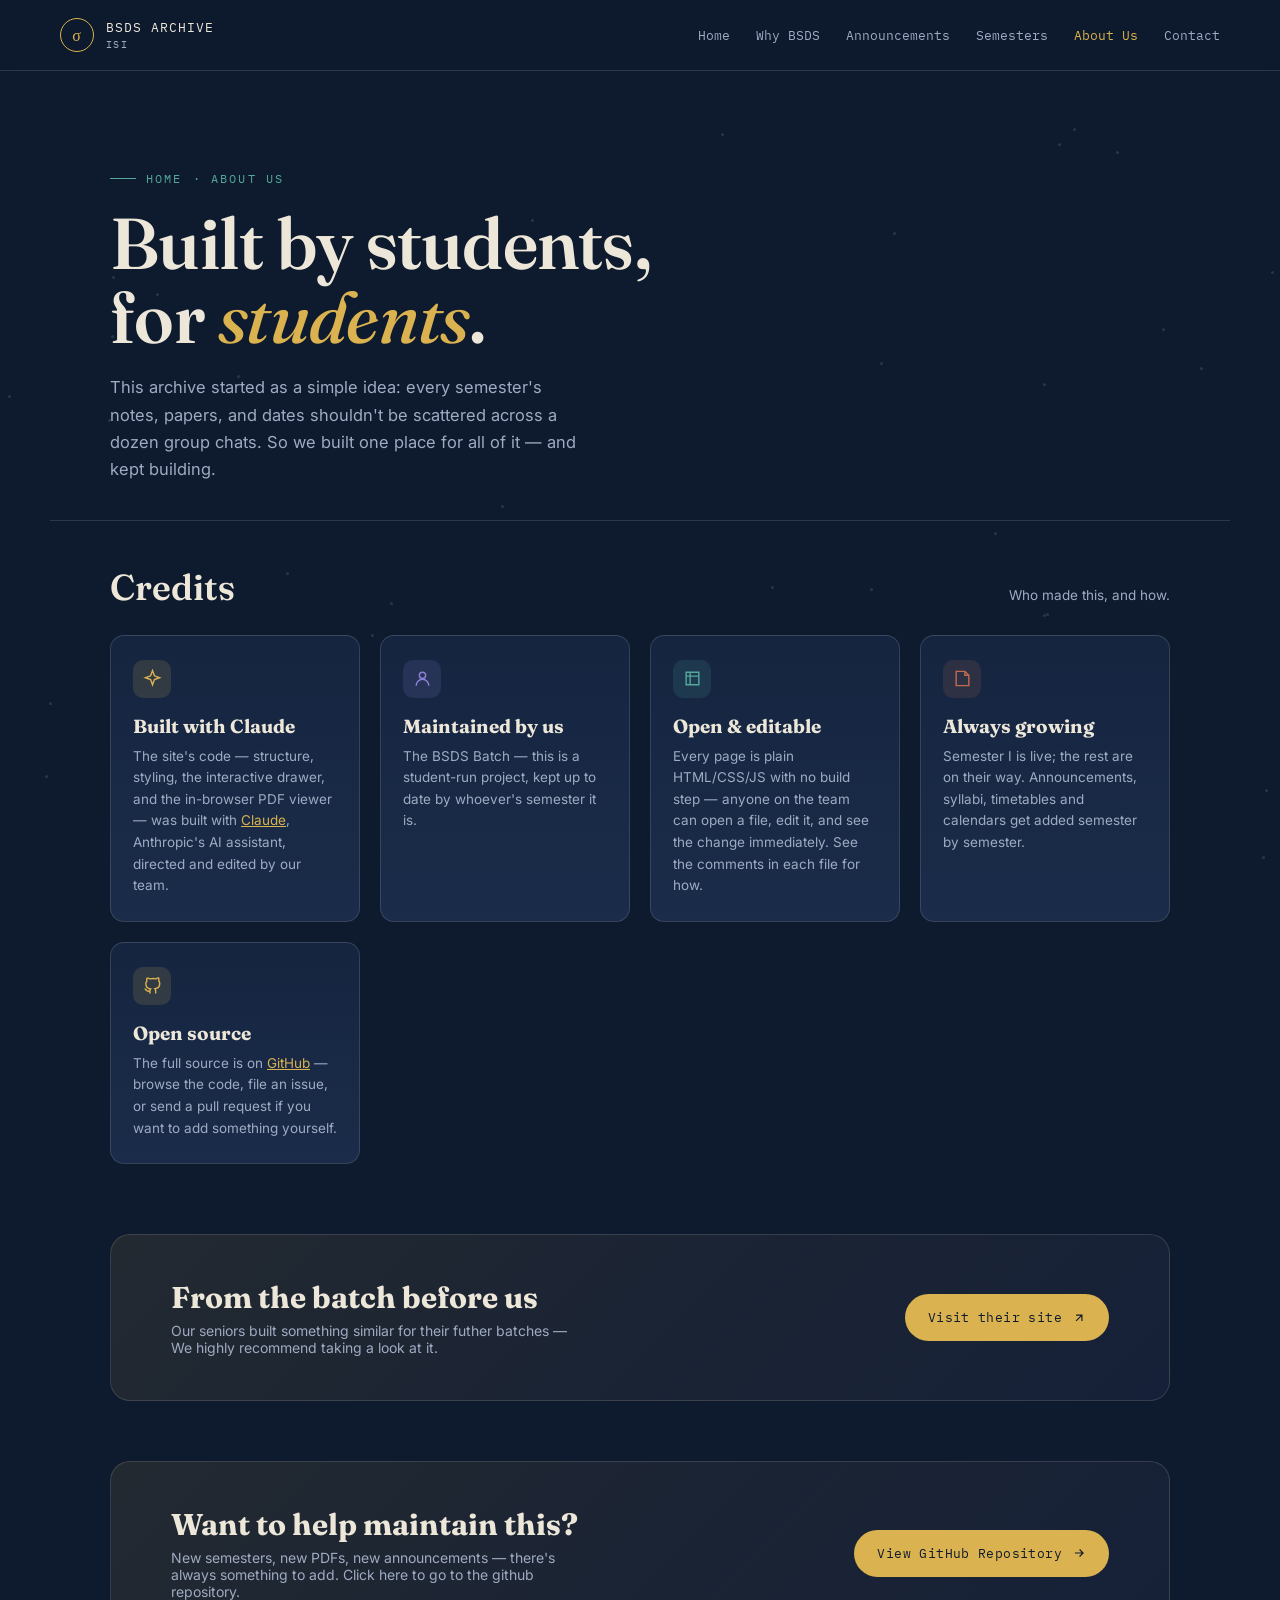
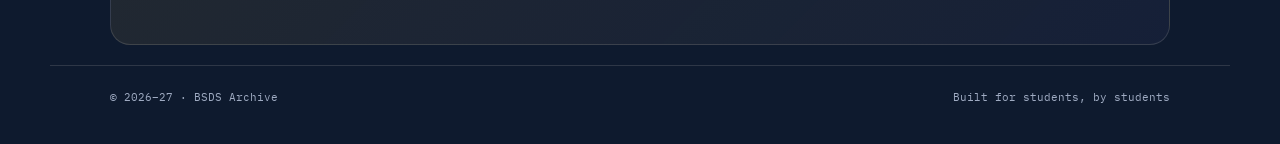
==== commit 135863a1: "Add files via upload" ====
--- a/about.html
+++ b/about.html
@@ -4,6 +4,7 @@
 <meta charset="UTF-8">
 <meta name="viewport" content="width=device-width, initial-scale=1.0, maximum-scale=5.0, user-scalable=yes">
 <title>About Us · BSDS Archive</title>
+<link rel="shortcut icon" type="img/png" href="./style/favicon.png">
 <link rel="preconnect" href="https://fonts.googleapis.com">
 <link href="https://fonts.googleapis.com/css2?family=Fraunces:opsz,wght@9..144,400;9..144,500;9..144,600;9..144,700&family=Inter:wght@400;500;600;700&family=IBM+Plex+Mono:wght@400;500;600&display=swap" rel="stylesheet">
 <!-- Reuses base.css + components.css as-is — no new stylesheet needed
@@ -22,7 +23,7 @@
     <div class="mark">σ</div>
     <div>
       BSDS ARCHIVE
-      <small>INDIAN STATISTICAL INSTITUTE</small>
+      <small>ISI</small>
     </div>
   </div>
 
@@ -69,7 +70,7 @@
           <svg viewBox="0 0 24 24" fill="none" stroke="currentColor" stroke-width="1.8"><circle cx="12" cy="8" r="4"/><path d="M4 21c0-4.4 3.6-8 8-8s8 3.6 8 8"/></svg>
         </div>
         <h3>Maintained by us</h3>
-        <p><!-- EDIT ME: put your name(s) / team / batch here --> The BSDS Batch of 2025–26 — this is a student-run project, kept up to date by whoever's semester it is.</p>
+        <p><!-- EDIT ME: put your name(s) / team / batch here --> The BSDS Batch — this is a student-run project, kept up to date by whoever's semester it is.</p>
       </div>
       <div class="feature-card">
         <div class="f-icon">
@@ -91,7 +92,7 @@
         </div>
         <h3>Open source</h3>
         <!-- EDIT ME: replace href="#" with your actual GitHub repo URL -->
-        <p>The full source is on <a href="#" target="_blank" rel="noopener" style="color:var(--gold);">GitHub</a> — browse the code, file an issue, or send a pull request if you want to add something yourself.</p>
+        <p>The full source is on <a href="https://github.com/bsds-archive/bsds-archive.github.io" target="_blank" rel="noopener" style="color:var(--gold);">GitHub</a> — browse the code, file an issue, or send a pull request if you want to add something yourself.</p>
       </div>
     </div>
   </section>
@@ -101,17 +102,31 @@
     <div class="cta-banner">
       <div>
         <h3>From the batch before us</h3>
-        <p><!-- EDIT ME: replace the href="#" below with your seniors' actual site URL -->Our seniors built something similar for their own batch — worth a look for anything from earlier years.</p>
+        <p><!-- EDIT ME: replace the href="#" below with your seniors' actual site URL -->Our seniors built something similar for their futher batches — We highly recommend taking a look at it.</p>
       </div>
-      <a class="btn btn-primary" href="#" target="_blank" rel="noopener">
+      <a class="btn btn-primary" href="https://cyclotronpulsar.github.io/BSDS_Materials/" target="_blank" rel="noopener">
         Visit their site
         <svg viewBox="0 0 24 24" fill="none" stroke="currentColor" stroke-width="2"><path d="M7 17L17 7M7 7h10v10"/></svg>
       </a>
     </div>
   </section>
 
+  <!-- WANT TO HELP MAINTAIN THIS? -->
+  <section class="about">
+    <div class="cta-banner">
+      <div>
+        <h3>Want to help maintain this?</h3>
+        <p>New semesters, new PDFs, new announcements — there's always something to add. Click here to go to the github repository.</p>
+      </div>
+      <a class="btn btn-primary" href="https://github.com/bsds-archive/bsds-archive.github.io" target="_blank" rel="noopener">
+        View GitHub Repository
+        <svg viewBox="0 0 24 24" fill="none" stroke="currentColor" stroke-width="2"><path d="M5 12h14M13 6l6 6-6 6"/></svg>
+      </a>
+    </div>
+  </section>
+
   <footer>
-    <span>© 2025–26 · BSDS Archive</span>
+    <span>© 2026–27 · BSDS Archive</span>
     <span>Built for students, by students</span>
   </footer>
 </main>
@@ -126,6 +141,7 @@
     initScrollReveal('.cta-banner');
   });
 </script>
-
+<!-- Disable right-click and inspect element -->
+<script src="js/protect.js"></script>
 </body>
 </html>
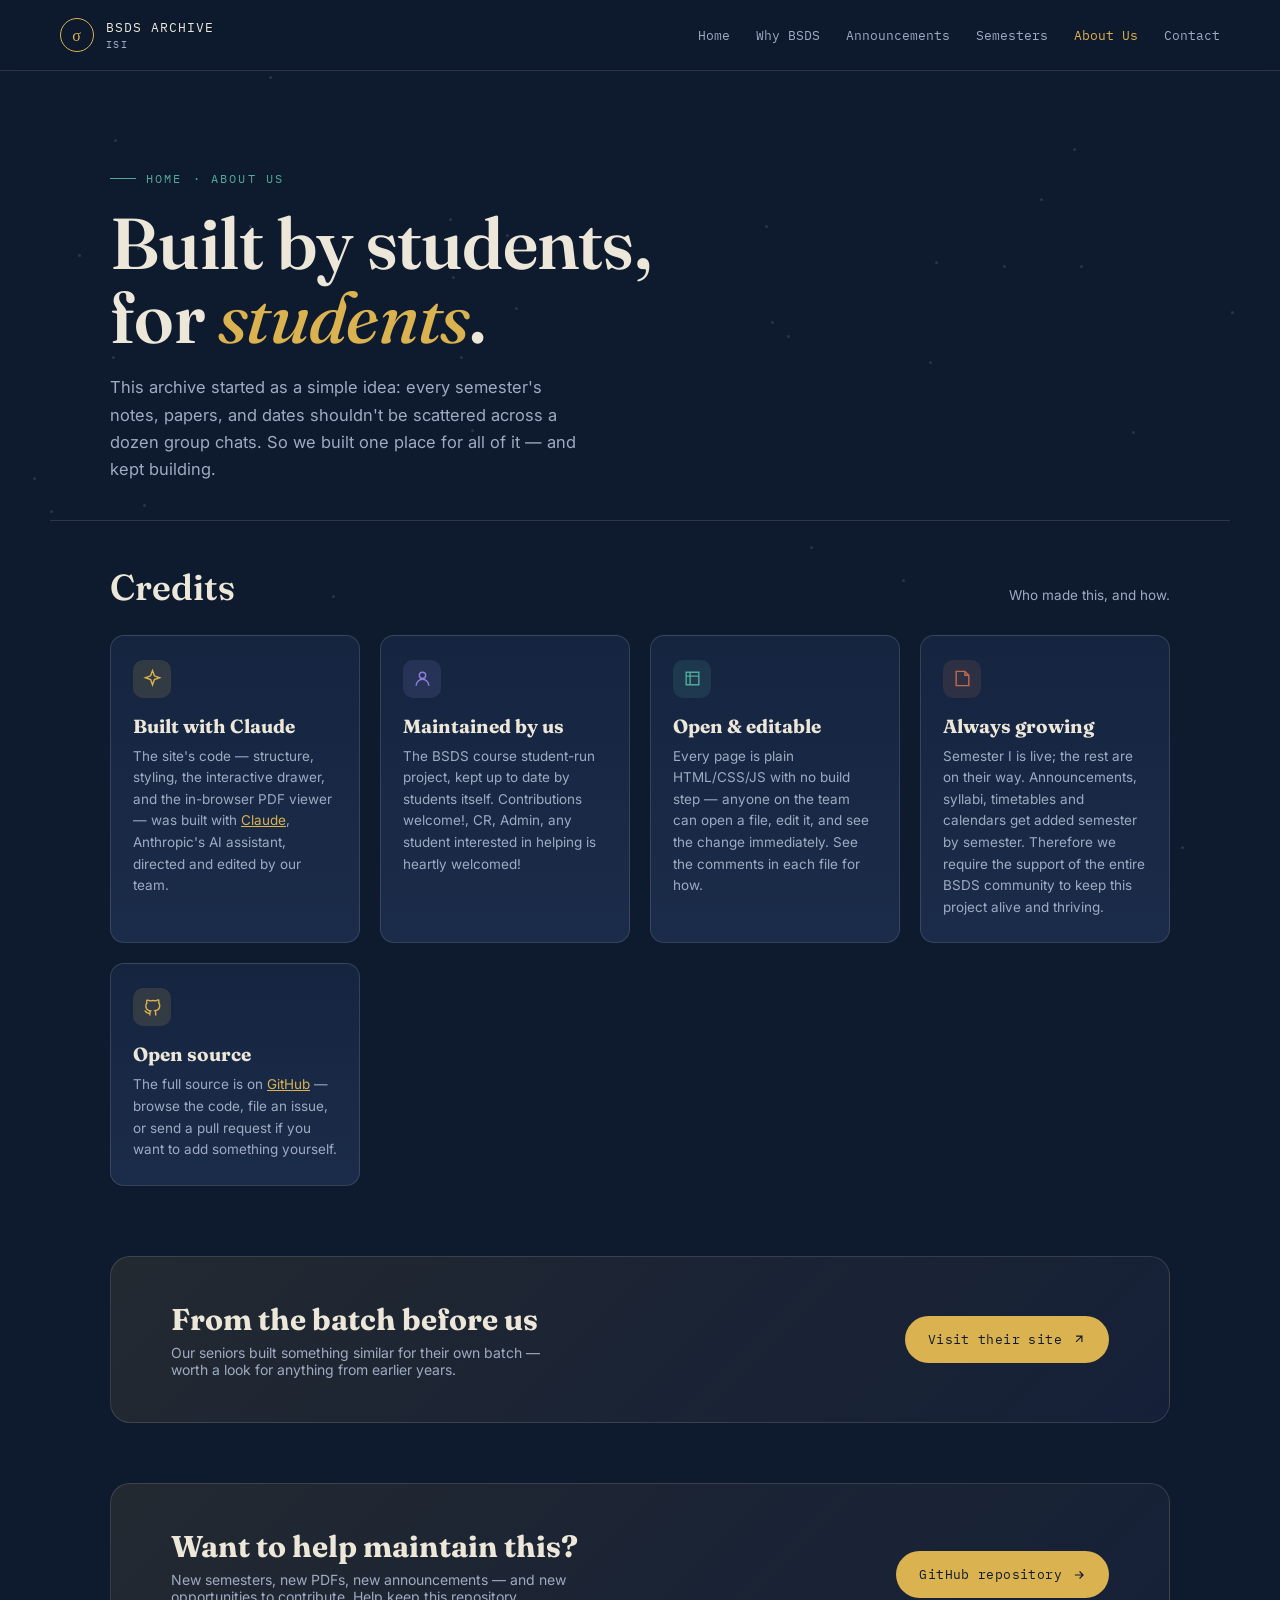
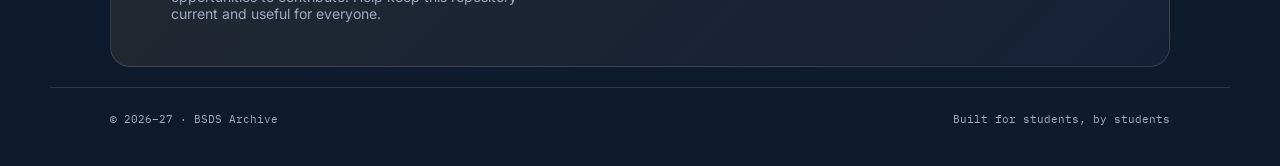
==== commit 9be24c6f: "Add files via upload" ====
--- a/about.html
+++ b/about.html
@@ -70,7 +70,7 @@
           <svg viewBox="0 0 24 24" fill="none" stroke="currentColor" stroke-width="1.8"><circle cx="12" cy="8" r="4"/><path d="M4 21c0-4.4 3.6-8 8-8s8 3.6 8 8"/></svg>
         </div>
         <h3>Maintained by us</h3>
-        <p><!-- EDIT ME: put your name(s) / team / batch here --> The BSDS Batch — this is a student-run project, kept up to date by whoever's semester it is.</p>
+        <p><!-- EDIT ME: put your name(s) / team / batch here --> The BSDS course student-run project, kept up to date by students itself. Contributions welcome!, CR, Admin, any student interested in helping is heartly welcomed!</p>
       </div>
       <div class="feature-card">
         <div class="f-icon">
@@ -84,7 +84,7 @@
           <svg viewBox="0 0 24 24" fill="none" stroke="currentColor" stroke-width="1.8"><path d="M4 3h11l5 5v13H4z"/><path d="M15 3v5h5"/></svg>
         </div>
         <h3>Always growing</h3>
-        <p>Semester I is live; the rest are on their way. Announcements, syllabi, timetables and calendars get added semester by semester.</p>
+        <p>Semester I is live; the rest are on their way. Announcements, syllabi, timetables and calendars get added semester by semester. Therefore we require the support of the entire BSDS community to keep this project alive and thriving.</p>
       </div>
       <div class="feature-card">
         <div class="f-icon">
@@ -102,7 +102,7 @@
     <div class="cta-banner">
       <div>
         <h3>From the batch before us</h3>
-        <p><!-- EDIT ME: replace the href="#" below with your seniors' actual site URL -->Our seniors built something similar for their futher batches — We highly recommend taking a look at it.</p>
+        <p><!-- EDIT ME: replace the href="#" below with your seniors' actual site URL -->Our seniors built something similar for their own batch — worth a look for anything from earlier years.</p>
       </div>
       <a class="btn btn-primary" href="https://cyclotronpulsar.github.io/BSDS_Materials/" target="_blank" rel="noopener">
         Visit their site
@@ -116,10 +116,10 @@
     <div class="cta-banner">
       <div>
         <h3>Want to help maintain this?</h3>
-        <p>New semesters, new PDFs, new announcements — there's always something to add. Click here to go to the github repository.</p>
+        <p>New semesters, new PDFs, new announcements — and new opportunities to contribute. Help keep this repository current and useful for everyone.</p>
       </div>
-      <a class="btn btn-primary" href="https://github.com/bsds-archive/bsds-archive.github.io" target="_blank" rel="noopener">
-        View GitHub Repository
+      <a class="btn btn-primary" href="about.html">
+        GitHub repository
         <svg viewBox="0 0 24 24" fill="none" stroke="currentColor" stroke-width="2"><path d="M5 12h14M13 6l6 6-6 6"/></svg>
       </a>
     </div>
@@ -141,7 +141,6 @@
     initScrollReveal('.cta-banner');
   });
 </script>
-<!-- Disable right-click and inspect element -->
-<script src="js/protect.js"></script>
+
 </body>
 </html>
--- a/css/components.css
+++ b/css/components.css
@@ -36,7 +36,14 @@
 .announce-card.in{ animation: rise .6s ease forwards; }
 .announce-card .a-date{
   font-family:'IBM Plex Mono',monospace; font-size:10.5px; letter-spacing:.06em;
-  color:var(--gold); text-transform:uppercase; margin-bottom:8px; display:block;
+  color:var(--gold); text-transform:uppercase; display:block; margin-bottom:8px;
+}
+.announce-card .a-author{
+  font-family:'IBM Plex Mono',monospace; font-size:10.5px; letter-spacing:.03em;
+  color:var(--paper-dim); display:block; margin-top:-6px; margin-bottom:8px;
+  /* negative top margin pulls this up snug under the date (so they read
+     as one byline group) while still leaving the usual 8px gap before
+     the title either way — whether or not an author line is present */
 }
 .announce-card h4{ font-family:'Fraunces',serif; font-size:18px; margin:0 0 8px; }
 .announce-card p{ font-size:13.5px; line-height:1.55; color:var(--paper-dim); margin:0; white-space:pre-line; }
@@ -176,6 +183,16 @@
 .syllabus-unit:first-child{ border-top:none; }
 .syllabus-unit .u-num{ font-family:'IBM Plex Mono',monospace; font-size:11px; color:var(--paper-dim); flex:none; width:52px; }
 
+/* named sub-section within a course's syllabus, e.g. "One Variable
+   Calculus" / "Linear Algebra" inside Mathematics I — each restarts its
+   own Unit 1, 2, 3... numbering. See _renderSyllabusGroups() in js/app.js */
+.syllabus-group{ margin-top:6px; }
+.syllabus-group + .syllabus-group{ margin-top:18px; padding-top:14px; border-top:1px dashed var(--line); }
+.syllabus-group-heading{
+  font-family:'IBM Plex Mono',monospace; font-size:11px; letter-spacing:.1em; text-transform:uppercase;
+  color:var(--accent); margin:0 0 8px;
+}
+
 /* ---------------------------------------------------------------------
    14. TIMETABLE TABLE
 --------------------------------------------------------------------- */
@@ -207,7 +224,9 @@
 }
 .cal-item{ display:flex; align-items:center; gap:14px; padding:11px 4px; border-bottom:1px solid var(--line); }
 .cal-item:last-child{ border-bottom:none; }
-.cal-date{ font-family:'IBM Plex Mono',monospace; font-size:12.5px; color:var(--paper-dim); width:56px; flex:none; }
+.cal-date{ font-family:'IBM Plex Mono',monospace; font-size:12.5px; color:var(--paper-dim); min-width:56px; width:auto; flex:none; white-space:nowrap; }
+.cal-item:has(.cal-date:not(:empty))  { /* no-op anchor, kept for potential future targeting */ }
+.cal-date:not(:only-child) { width:auto; min-width:56px; } /* lets a date range like "05 Dec – 08 Dec" fit without wrapping oddly */
 .cal-title{ font-size:14px; flex:1; }
 .cal-type{
   font-family:'IBM Plex Mono',monospace; font-size:10px; letter-spacing:.06em; text-transform:uppercase;
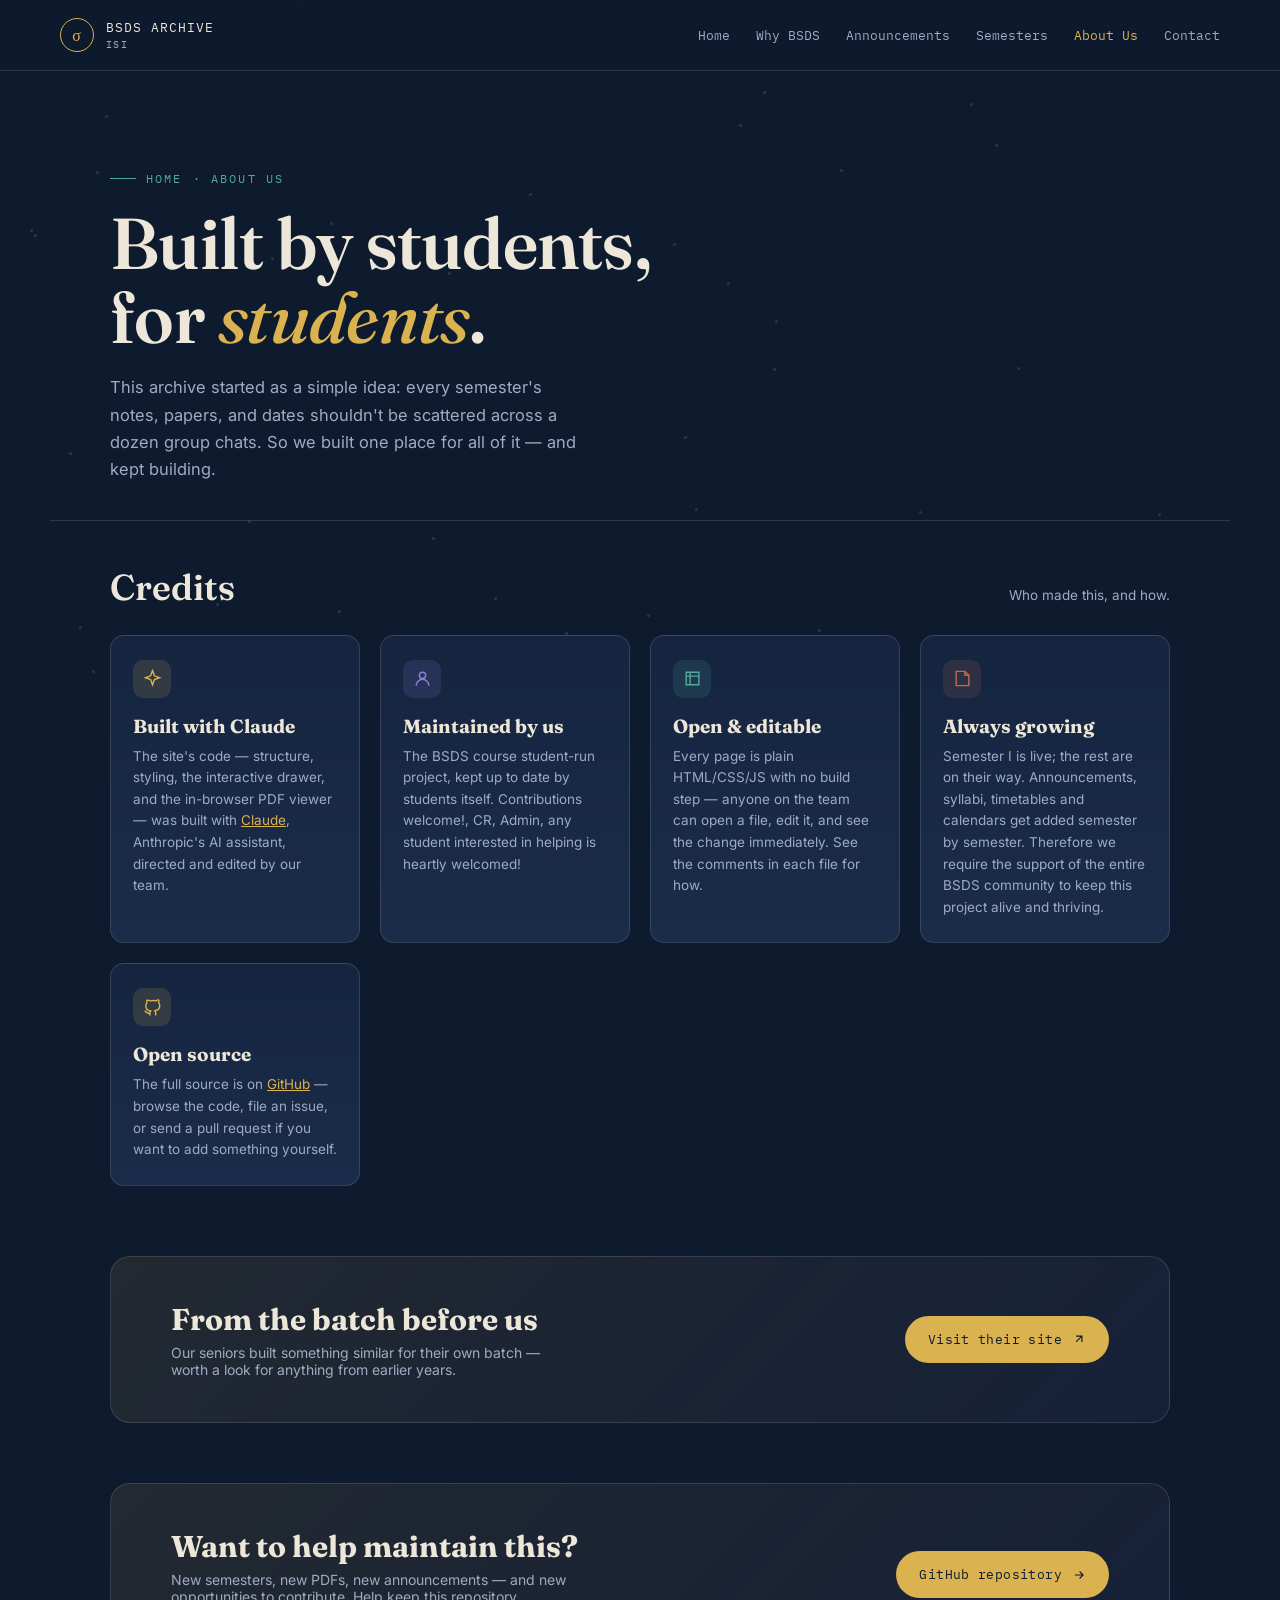
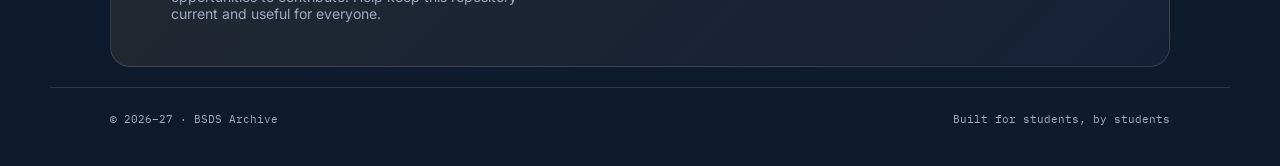
==== commit d46ab2d5: "Add files via upload" ====
--- a/about.html
+++ b/about.html
@@ -141,6 +141,8 @@
     initScrollReveal('.cta-banner');
   });
 </script>
+<!-- Disable right-click and inspect element -->
+<script src="./js/protection.js"></script>
 
 </body>
 </html>
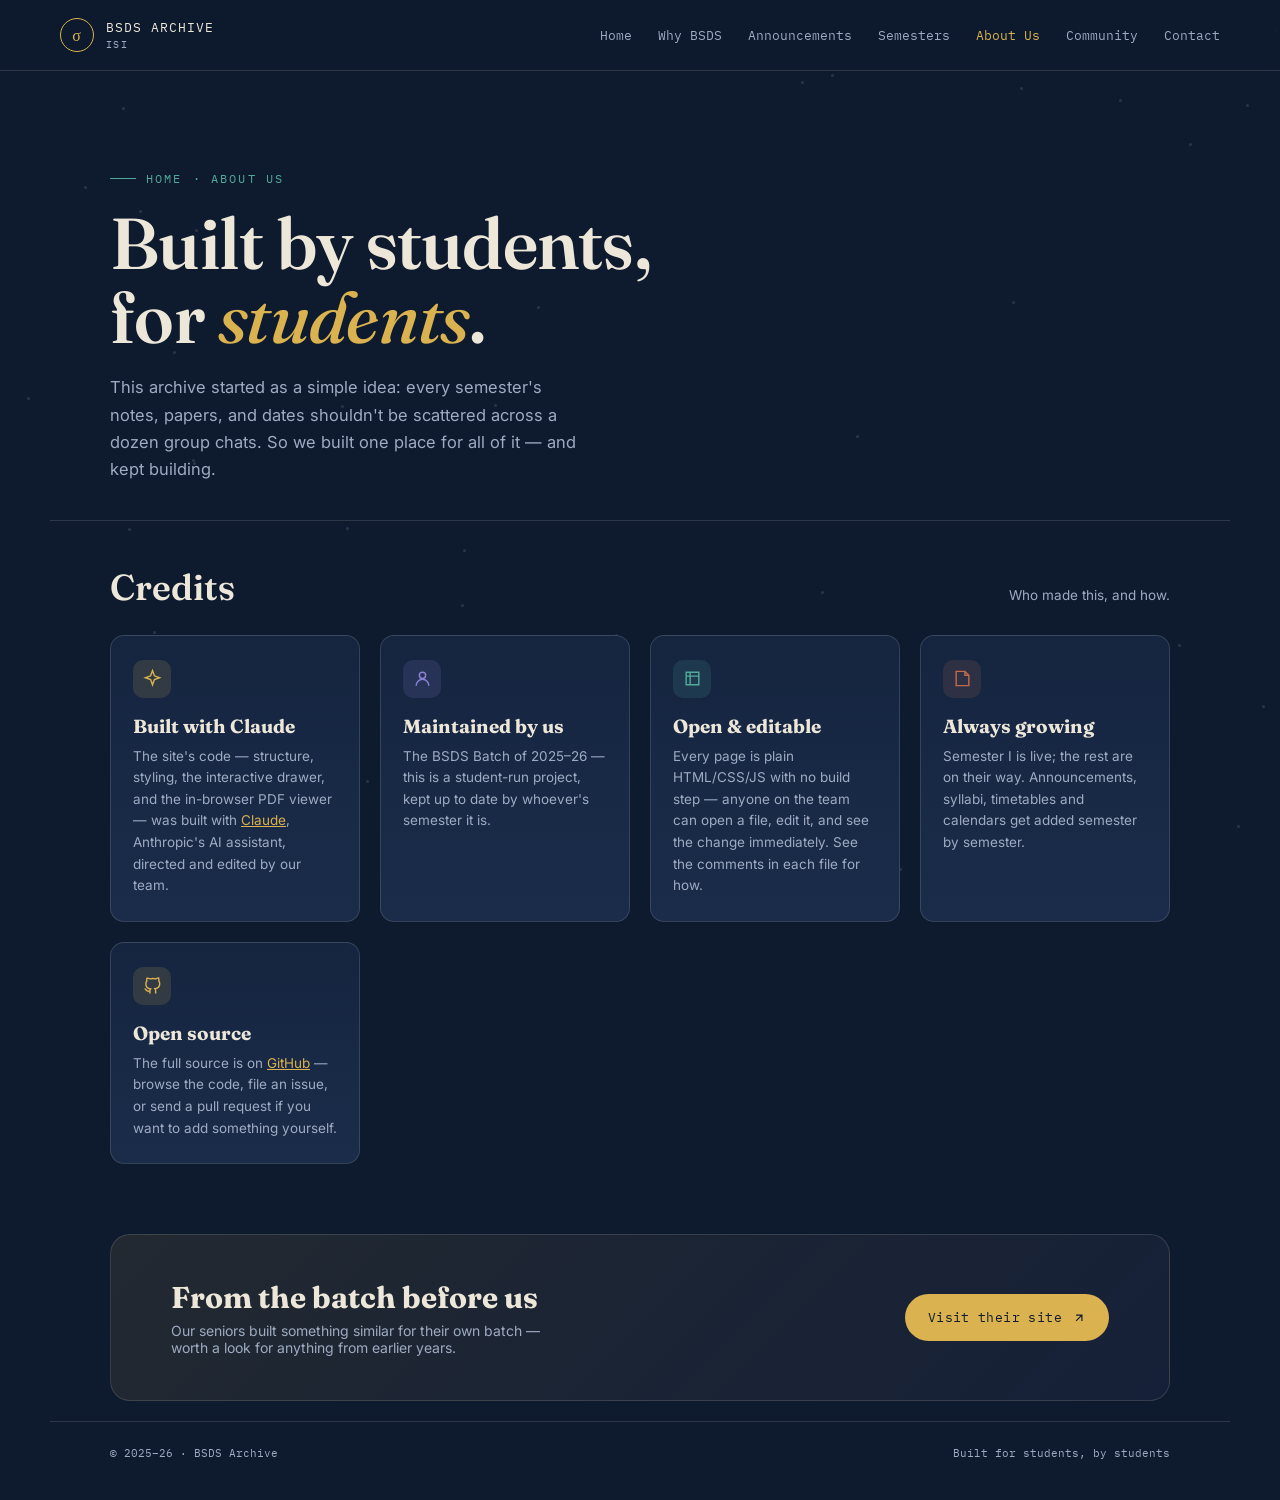
==== commit 72503861: "Add files via upload" ====
--- a/about.html
+++ b/about.html
@@ -4,7 +4,6 @@
 <meta charset="UTF-8">
 <meta name="viewport" content="width=device-width, initial-scale=1.0, maximum-scale=5.0, user-scalable=yes">
 <title>About Us · BSDS Archive</title>
-<link rel="shortcut icon" type="img/png" href="./style/favicon.png">
 <link rel="preconnect" href="https://fonts.googleapis.com">
 <link href="https://fonts.googleapis.com/css2?family=Fraunces:opsz,wght@9..144,400;9..144,500;9..144,600;9..144,700&family=Inter:wght@400;500;600;700&family=IBM+Plex+Mono:wght@400;500;600&display=swap" rel="stylesheet">
 <!-- Reuses base.css + components.css as-is — no new stylesheet needed
@@ -33,6 +32,7 @@
     <a href="index.html#announcements">Announcements</a>
     <a href="semesters.html">Semesters</a>
     <a href="about.html" class="current">About Us</a>
+    <a href="community.html">Community</a>
     <a href="contact.html">Contact</a>
   </nav>
 
@@ -70,7 +70,7 @@
           <svg viewBox="0 0 24 24" fill="none" stroke="currentColor" stroke-width="1.8"><circle cx="12" cy="8" r="4"/><path d="M4 21c0-4.4 3.6-8 8-8s8 3.6 8 8"/></svg>
         </div>
         <h3>Maintained by us</h3>
-        <p><!-- EDIT ME: put your name(s) / team / batch here --> The BSDS course student-run project, kept up to date by students itself. Contributions welcome!, CR, Admin, any student interested in helping is heartly welcomed!</p>
+        <p><!-- EDIT ME: put your name(s) / team / batch here --> The BSDS Batch of 2025–26 — this is a student-run project, kept up to date by whoever's semester it is.</p>
       </div>
       <div class="feature-card">
         <div class="f-icon">
@@ -84,7 +84,7 @@
           <svg viewBox="0 0 24 24" fill="none" stroke="currentColor" stroke-width="1.8"><path d="M4 3h11l5 5v13H4z"/><path d="M15 3v5h5"/></svg>
         </div>
         <h3>Always growing</h3>
-        <p>Semester I is live; the rest are on their way. Announcements, syllabi, timetables and calendars get added semester by semester. Therefore we require the support of the entire BSDS community to keep this project alive and thriving.</p>
+        <p>Semester I is live; the rest are on their way. Announcements, syllabi, timetables and calendars get added semester by semester.</p>
       </div>
       <div class="feature-card">
         <div class="f-icon">
@@ -92,7 +92,7 @@
         </div>
         <h3>Open source</h3>
         <!-- EDIT ME: replace href="#" with your actual GitHub repo URL -->
-        <p>The full source is on <a href="https://github.com/bsds-archive/bsds-archive.github.io" target="_blank" rel="noopener" style="color:var(--gold);">GitHub</a> — browse the code, file an issue, or send a pull request if you want to add something yourself.</p>
+        <p>The full source is on <a href="#" target="_blank" rel="noopener" style="color:var(--gold);">GitHub</a> — browse the code, file an issue, or send a pull request if you want to add something yourself.</p>
       </div>
     </div>
   </section>
@@ -104,33 +104,20 @@
         <h3>From the batch before us</h3>
         <p><!-- EDIT ME: replace the href="#" below with your seniors' actual site URL -->Our seniors built something similar for their own batch — worth a look for anything from earlier years.</p>
       </div>
-      <a class="btn btn-primary" href="https://cyclotronpulsar.github.io/BSDS_Materials/" target="_blank" rel="noopener">
+      <a class="btn btn-primary" href="#" target="_blank" rel="noopener">
         Visit their site
         <svg viewBox="0 0 24 24" fill="none" stroke="currentColor" stroke-width="2"><path d="M7 17L17 7M7 7h10v10"/></svg>
       </a>
     </div>
   </section>
 
-  <!-- WANT TO HELP MAINTAIN THIS? -->
-  <section class="about">
-    <div class="cta-banner">
-      <div>
-        <h3>Want to help maintain this?</h3>
-        <p>New semesters, new PDFs, new announcements — and new opportunities to contribute. Help keep this repository current and useful for everyone.</p>
-      </div>
-      <a class="btn btn-primary" href="about.html">
-        GitHub repository
-        <svg viewBox="0 0 24 24" fill="none" stroke="currentColor" stroke-width="2"><path d="M5 12h14M13 6l6 6-6 6"/></svg>
-      </a>
-    </div>
-  </section>
-
   <footer>
-    <span>© 2026–27 · BSDS Archive</span>
+    <span>© 2025–26 · BSDS Archive</span>
     <span>Built for students, by students</span>
   </footer>
 </main>
 
+<script src="js/protection.js"></script>
 <script src="js/app.js"></script>
 <script>
   document.addEventListener('DOMContentLoaded', () => {
@@ -141,8 +128,6 @@
     initScrollReveal('.cta-banner');
   });
 </script>
-<!-- Disable right-click and inspect element -->
-<script src="./js/protection.js"></script>
 
 </body>
 </html>
--- a/css/base.css
+++ b/css/base.css
@@ -49,6 +49,7 @@
   --gold:#dab24f;    /* Statistics / primary accent / "available" state */
   --violet:#8c80d6;  /* Mathematics */
   --teal:#52a99a;    /* Probability / holidays */
+  --blue: #5b8fd6;   /* Computing */
   --brick:#c06a4e;   /* Economics / exams */
 
   --radius: 14px;
@@ -75,7 +76,7 @@
 }
 ::selection{ background:var(--gold); color:var(--ink); }
 a{ color:inherit; }
-img{ max-width:100%; display:block; }
+img{ max-width:100%; display:block; -webkit-touch-callout:none; } /* blocks iOS's long-press "Save Image" menu — a deterrent, not real protection, see note in protection.js */
 
 /* Removes the ~300ms tap delay some mobile browsers add while deciding
    whether a tap is the start of a double-tap-to-zoom gesture, and drops
--- a/css/components.css
+++ b/css/components.css
@@ -7,7 +7,7 @@
 
    TABLE OF CONTENTS
    9.  ANNOUNCEMENTS ............................ .announce-grid
-   10. SEMESTER TIMELINE ......................... .timeline
+   10. SEMESTER TIMELINE ......................... .timeline, .year-group
    11. SUBJECT CARD GRID (materials) ............ .grid, .card
    12. TABS (materials/syllabus/timetable/...) .. .tabs
    13. SYLLABUS ACCORDION ....................... .syllabus
@@ -57,18 +57,49 @@
 }
 
 /* ---------------------------------------------------------------------
-   10. SEMESTER TIMELINE — the vertical "spine" list on semesters.html
---------------------------------------------------------------------- */
-.timeline{ max-width:var(--maxw); margin:0 auto; padding:0 clamp(16px,6vw,60px) 100px; position:relative; }
-.timeline::before{
-  content:""; position:absolute; left:calc(clamp(16px,6vw,60px) + 23px); top:6px; bottom:6px;
-  width:1px; background: linear-gradient(180deg, var(--gold), var(--line) 30%, var(--line));
-}
+   10. SEMESTER TIMELINE — semesters.html
+   Top level is now a stack of year dropdowns (.year-group, one per
+   academic year); each opens to reveal its two .t-row semester entries
+   underneath. See renderSemesterTimeline() in js/app.js — it groups
+   SEMESTER_LIST two-at-a-time ("1st Year" = Sem I + II, etc).
+--------------------------------------------------------------------- */
+.timeline{ max-width:var(--maxw); margin:0 auto; padding:0 clamp(16px,6vw,60px) 100px; }
+
+/* one collapsible year — built on <details>/<summary>, same pattern as
+   .syllabus-course below, so it gets free keyboard/native toggle
+   behaviour (Enter/Space, no JS needed to open or close it) */
+.year-group{
+  position:relative; border:1px solid var(--line); border-radius:var(--radius);
+  margin-bottom:16px; overflow:hidden; opacity:0; transform:translateY(20px);
+  background: linear-gradient(180deg, var(--panel) 0%, var(--panel-2) 100%);
+  transition: border-color .3s;
+}
+.year-group.in{ animation: rise .7s ease forwards; }
+.year-group[open]{ border-color:var(--gold); }
+.year-group summary{
+  cursor:pointer; list-style:none; padding:22px 26px;
+  display:flex; align-items:center; justify-content:space-between; gap:16px; flex-wrap:wrap;
+}
+.year-group summary::-webkit-details-marker{ display:none; }
+.year-head{ display:flex; align-items:baseline; gap:14px; flex-wrap:wrap; }
+.year-head .year-label{ font-family:'Fraunces',serif; font-weight:600; font-size:22px; }
+.year-head .year-sub{
+  font-family:'IBM Plex Mono',monospace; font-size:12px; color:var(--paper-dim); letter-spacing:.02em;
+}
+.year-side{ display:flex; align-items:center; gap:14px; flex:none; }
+.year-group .chev{ width:15px; height:15px; color:var(--gold); transition:transform .3s; flex:none; }
+.year-group[open] summary .chev{ transform:rotate(90deg); }
+
+.year-body{
+  padding:2px 26px 22px; display:flex; flex-direction:column; gap:10px;
+  border-top:1px solid var(--line);
+}
+
 .t-row{
   position:relative; display:grid; grid-template-columns:48px 1fr; gap:20px;
-  padding:14px 0; opacity:0; transform:translateY(20px);
-}
-.t-row.in{ animation: rise .7s ease forwards; }
+  padding:8px 0; opacity:0; transform:translateY(14px);
+}
+.t-row.in{ animation: rise .6s ease forwards; }
 .t-node{
   width:48px; height:48px; border-radius:50%; z-index:2; flex:none;
   display:flex; align-items:center; justify-content:center;
@@ -136,6 +167,7 @@
 .card[data-subj="statistics"]{ --accent: var(--gold); }
 .card[data-subj="mathematics"]{ --accent: var(--violet); }
 .card[data-subj="probability"]{ --accent: var(--teal); }
+.card[data-subj="computing"]{ --accent: var(--blue); }
 .card[data-subj="economics"]{ --accent: var(--brick); }
 
 /* ---------------------------------------------------------------------
@@ -214,6 +246,33 @@
 table.timetable td.free{ color:var(--paper-dim); opacity:.5; }
 .scroll-hint{ display:none; font-family:'IBM Plex Mono',monospace; font-size:11px; color:var(--paper-dim); margin:8px 2px 0; }
 
+/* "Click here to download..." link shown above a tab's content when a
+   downloadable file is available for it (timetable.download /
+   syllabusDownload in js/data/sem1.js) */
+.tab-download-note{
+  display:inline-flex; align-items:center; gap:8px; margin-bottom:14px;
+  font-family:'IBM Plex Mono',monospace; font-size:12.5px; color:var(--gold);
+  text-decoration:none; padding:9px 16px; border:1px solid rgba(218,178,79,0.35);
+  border-radius:20px; background:rgba(218,178,79,0.08); transition:all .2s;
+}
+.tab-download-note:hover{ background:rgba(218,178,79,0.16); border-color:var(--gold); }
+.tab-download-note svg{ width:14px; height:14px; flex:none; }
+
+/* second table on the Timetable tab, listing who teaches what —
+   timetable.faculty in js/data/sem1.js */
+.table-subheading{
+  font-family:'Fraunces',serif; font-size:18px; margin:30px 0 12px;
+}
+
+/* A plain passage of text you can drop into any section — under a
+   heading, above/below a table, wherever. Just wrap your text in
+   <p class="section-note">...</p> in the relevant HTML file. Lines up
+   with the same left/right gutter as everything else on the page. */
+.section-note{
+  max-width:var(--maxw); margin:0 auto 20px; padding:0 clamp(16px,6vw,60px);
+  color:var(--paper-dim); font-size:14px; line-height:1.65;
+}
+
 /* ---------------------------------------------------------------------
    15. ACADEMIC CALENDAR LIST
 --------------------------------------------------------------------- */
@@ -224,9 +283,7 @@
 }
 .cal-item{ display:flex; align-items:center; gap:14px; padding:11px 4px; border-bottom:1px solid var(--line); }
 .cal-item:last-child{ border-bottom:none; }
-.cal-date{ font-family:'IBM Plex Mono',monospace; font-size:12.5px; color:var(--paper-dim); min-width:56px; width:auto; flex:none; white-space:nowrap; }
-.cal-item:has(.cal-date:not(:empty))  { /* no-op anchor, kept for potential future targeting */ }
-.cal-date:not(:only-child) { width:auto; min-width:56px; } /* lets a date range like "05 Dec – 08 Dec" fit without wrapping oddly */
+.cal-date{ font-family:'IBM Plex Mono',monospace; font-size:12.5px; color:var(--paper-dim); width:56px; flex:none; }
 .cal-title{ font-size:14px; flex:1; }
 .cal-type{
   font-family:'IBM Plex Mono',monospace; font-size:10px; letter-spacing:.06em; text-transform:uppercase;
@@ -306,6 +363,14 @@
 .action-btn:hover{ border-color:var(--accent); color:var(--accent); }
 .action-btn.primary{ background:var(--accent); border-color:var(--accent); color:var(--ink); }
 .action-btn.primary:hover{ opacity:.88; color:var(--ink); }
+/* Dropbox/Google Drive buttons for large reference files hosted
+   externally — see the "links" field on a material item in
+   js/data/sem1.js. Colors are just a light brand-ish tint, purely
+   cosmetic; change freely to match your own preference. */
+.action-btn-dropbox{ border-color:rgba(0,97,255,0.35); color:#6ea8ff; }
+.action-btn-dropbox:hover{ background:rgba(0,97,255,0.12); border-color:#6ea8ff; }
+.action-btn-drive{ border-color:rgba(52,168,83,0.35); color:#7bd393; }
+.action-btn-drive:hover{ background:rgba(52,168,83,0.12); border-color:#7bd393; }
 .action-empty{
   font-family:'IBM Plex Mono',monospace; font-size:11.5px; color:var(--paper-dim);
   padding:8px 4px; opacity:.7;
@@ -365,3 +430,42 @@
   width:14px; height:14px; color:var(--paper-dim); pointer-events:none;
 }
 .drawer-search .search-box{ padding-left:38px; font-size:13.5px; }
+
+/* Community page member cards — reuses .feature-grid's layout, just
+   with a photo/initial badge added on top. Photo is optional: if the
+   <img> in community.html 404s or is omitted, .member-initial (an
+   initial-letter badge) shows instead automatically. */
+.member-card{
+  background: linear-gradient(180deg, var(--panel) 0%, var(--panel-2) 100%);
+  border:1px solid var(--line); border-radius:var(--radius);
+  padding:24px 22px; text-align:center; opacity:0; transform:translateY(20px);
+}
+.member-card.in{ animation: rise .65s ease forwards; }
+.member-photo{
+  width:72px; height:72px; border-radius:50%; object-fit:cover;
+  margin:0 auto 14px; border:2px solid var(--gold);
+}
+.member-initial{
+  width:72px; height:72px; border-radius:50%; margin:0 auto 14px;
+  background:rgba(218,178,79,0.14); border:2px solid var(--gold); color:var(--gold);
+  display:flex; align-items:center; justify-content:center;
+  font-family:'Fraunces',serif; font-size:26px; font-weight:600;
+}
+.member-card:has(.member-photo) .member-initial{ display:none; } /* photo present + loaded — hide the badge */
+.member-card h3{ font-family:'Fraunces',serif; font-size:19px; margin:0 0 6px; }
+.member-tags{ display:flex; flex-wrap:wrap; justify-content:center; gap:6px; margin-bottom:12px; }
+.member-card p{ font-size:13px; line-height:1.55; color:var(--paper-dim); margin:0; }
+
+/* Community Members — a lighter grid below the leadership cards, so
+   everyone who's contributed gets a place, not just the leads */
+.member-mini-grid{
+  display:grid; grid-template-columns:repeat(auto-fit,minmax(140px,1fr)); gap:14px; margin-bottom:10px;
+}
+.member-mini{
+  background: linear-gradient(180deg, var(--panel) 0%, var(--panel-2) 100%);
+  border:1px solid var(--line); border-radius:var(--radius-sm);
+  padding:16px 12px; text-align:center; opacity:0; transform:translateY(16px);
+}
+.member-mini.in{ animation: rise .6s ease forwards; }
+.member-mini .member-initial{ width:44px; height:44px; font-size:16px; margin-bottom:8px; }
+.member-mini h4{ font-family:'Fraunces',serif; font-size:14px; margin:0 0 8px; font-weight:600; }
--- a/css/responsive.css
+++ b/css/responsive.css
@@ -71,6 +71,10 @@
   .drawer-head h3{ font-size:24px; }
   .tabs{ gap:2px; }
   .tab-btn{ padding:10px 12px; font-size:11.5px; }
+  .year-group summary{ padding:18px 18px; }
+  .year-head{ flex-direction:column; align-items:flex-start; gap:4px; }
+  .year-head .year-label{ font-size:19px; }
+  .year-body{ padding:2px 18px 18px; }
   .cal-item{ flex-wrap:wrap; }
   .cal-title{ order:1; width:100%; }
   .cal-date{ order:0; }
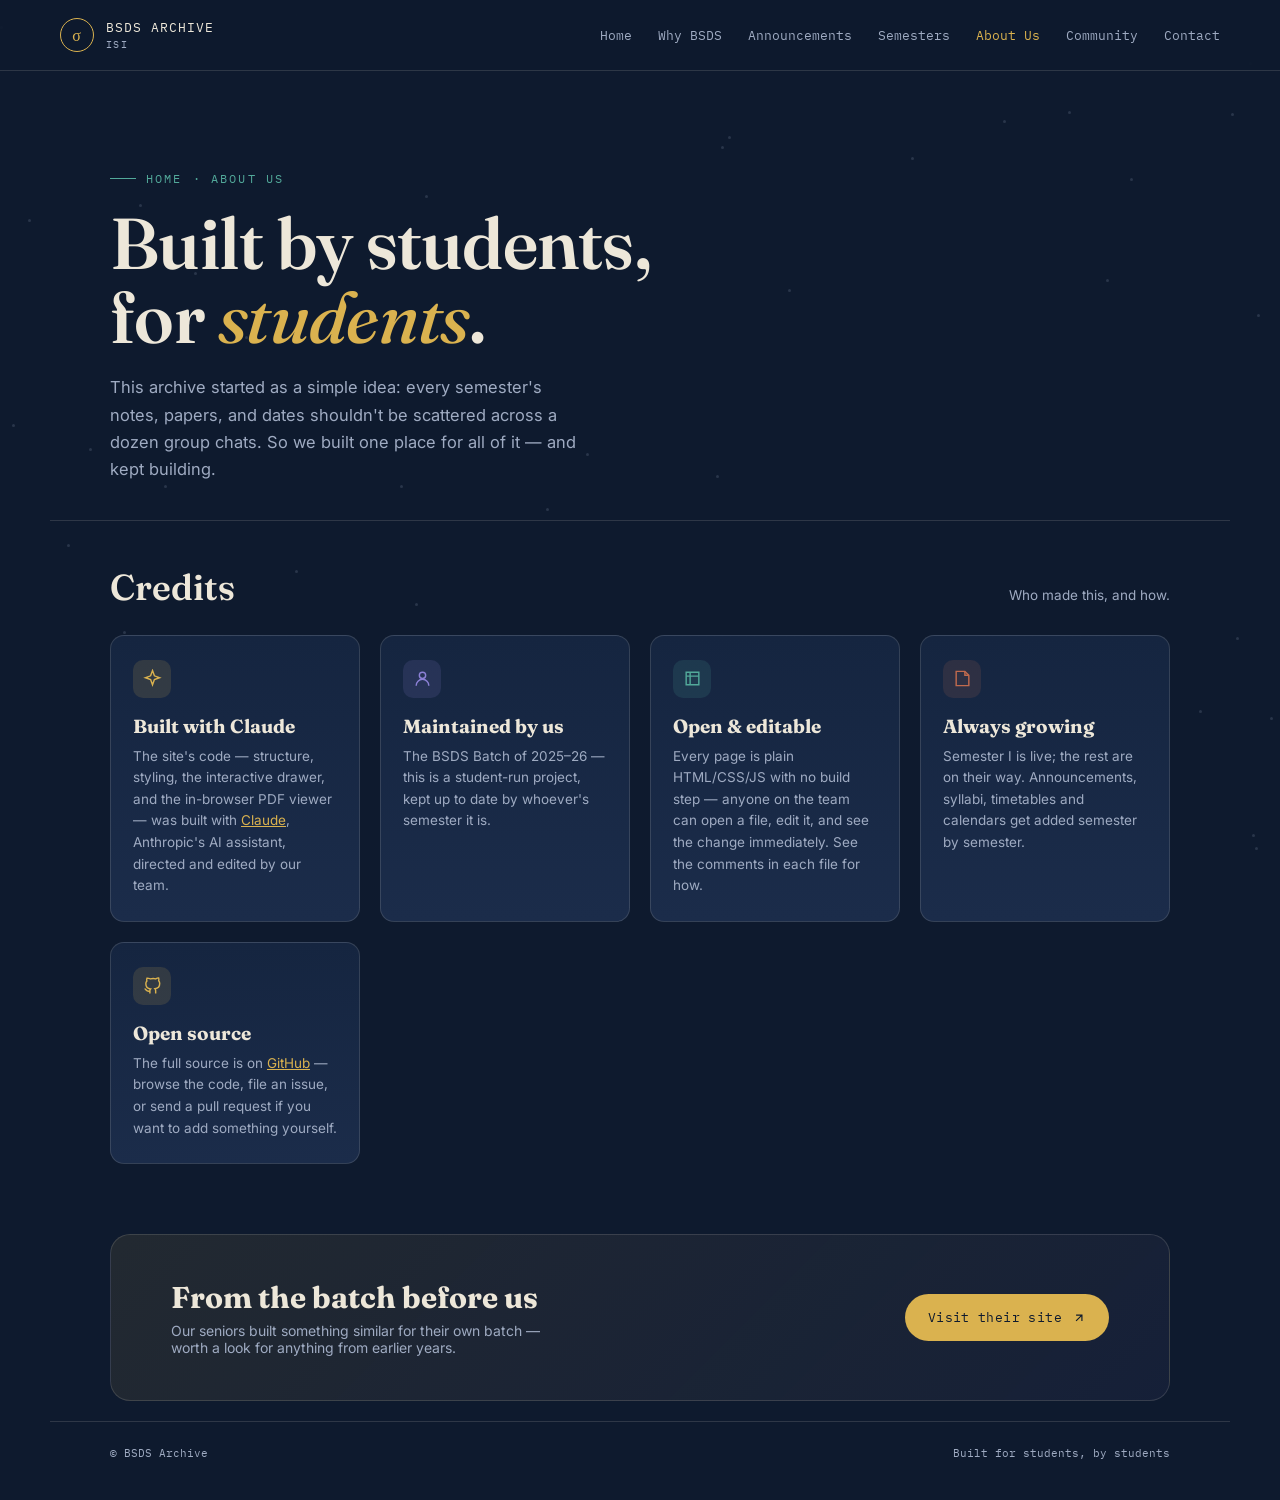
==== commit 54b95de6: "Add files via upload" ====
--- a/about.html
+++ b/about.html
@@ -4,6 +4,8 @@
 <meta charset="UTF-8">
 <meta name="viewport" content="width=device-width, initial-scale=1.0, maximum-scale=5.0, user-scalable=yes">
 <title>About Us · BSDS Archive</title>
+<link rel="shortcut icon" type="img/png" href="./style/favicon.png">
+<link rel="shortcut icon" type="img/png" href="./style/favicon.png">
 <link rel="preconnect" href="https://fonts.googleapis.com">
 <link href="https://fonts.googleapis.com/css2?family=Fraunces:opsz,wght@9..144,400;9..144,500;9..144,600;9..144,700&family=Inter:wght@400;500;600;700&family=IBM+Plex+Mono:wght@400;500;600&display=swap" rel="stylesheet">
 <!-- Reuses base.css + components.css as-is — no new stylesheet needed
@@ -104,7 +106,7 @@
         <h3>From the batch before us</h3>
         <p><!-- EDIT ME: replace the href="#" below with your seniors' actual site URL -->Our seniors built something similar for their own batch — worth a look for anything from earlier years.</p>
       </div>
-      <a class="btn btn-primary" href="#" target="_blank" rel="noopener">
+      <a class="btn btn-primary" href="https://cyclotronpulsar.github.io/BSDS_Materials/" target="_blank" rel="noopener">
         Visit their site
         <svg viewBox="0 0 24 24" fill="none" stroke="currentColor" stroke-width="2"><path d="M7 17L17 7M7 7h10v10"/></svg>
       </a>
@@ -112,7 +114,7 @@
   </section>
 
   <footer>
-    <span>© 2025–26 · BSDS Archive</span>
+    <span>© BSDS Archive</span>
     <span>Built for students, by students</span>
   </footer>
 </main>
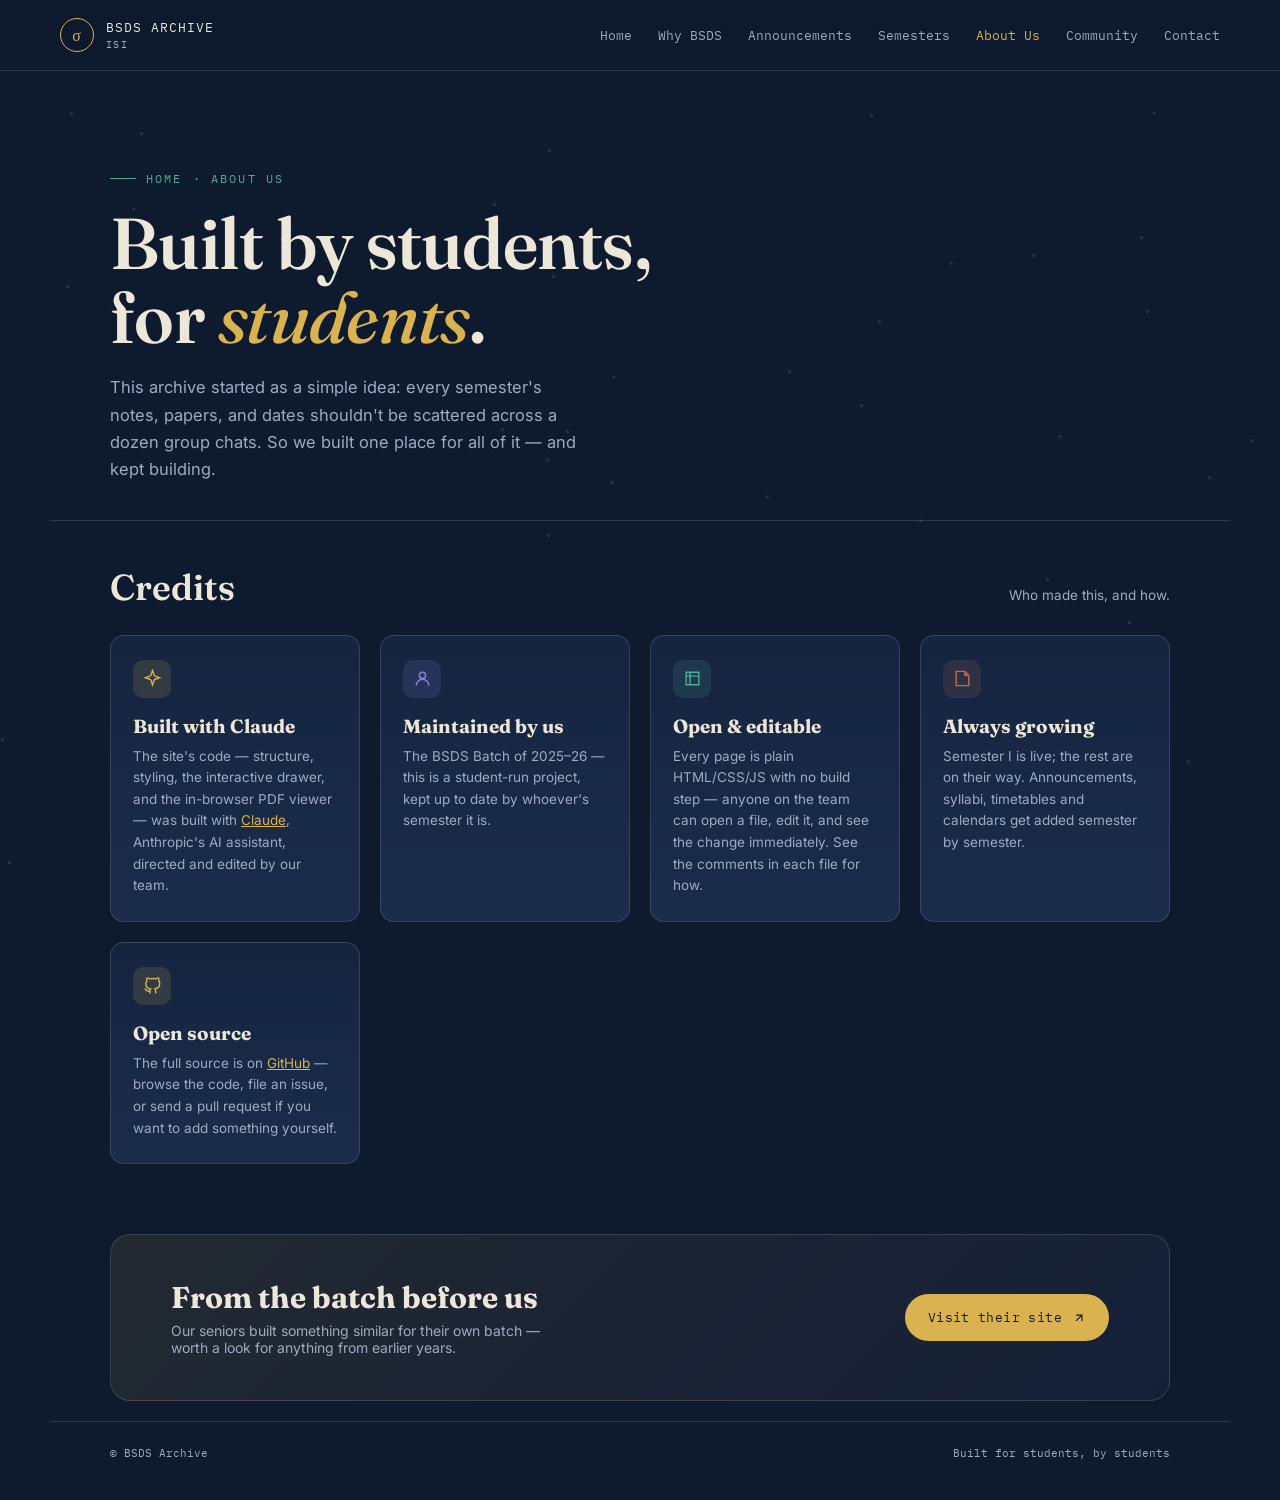
==== commit 22df6fcc: "Update about.html" ====
--- a/about.html
+++ b/about.html
@@ -4,7 +4,6 @@
 <meta charset="UTF-8">
 <meta name="viewport" content="width=device-width, initial-scale=1.0, maximum-scale=5.0, user-scalable=yes">
 <title>About Us · BSDS Archive</title>
-<link rel="shortcut icon" type="img/png" href="./style/favicon.png">
 <link rel="shortcut icon" type="img/png" href="./style/favicon.png">
 <link rel="preconnect" href="https://fonts.googleapis.com">
 <link href="https://fonts.googleapis.com/css2?family=Fraunces:opsz,wght@9..144,400;9..144,500;9..144,600;9..144,700&family=Inter:wght@400;500;600;700&family=IBM+Plex+Mono:wght@400;500;600&display=swap" rel="stylesheet">
